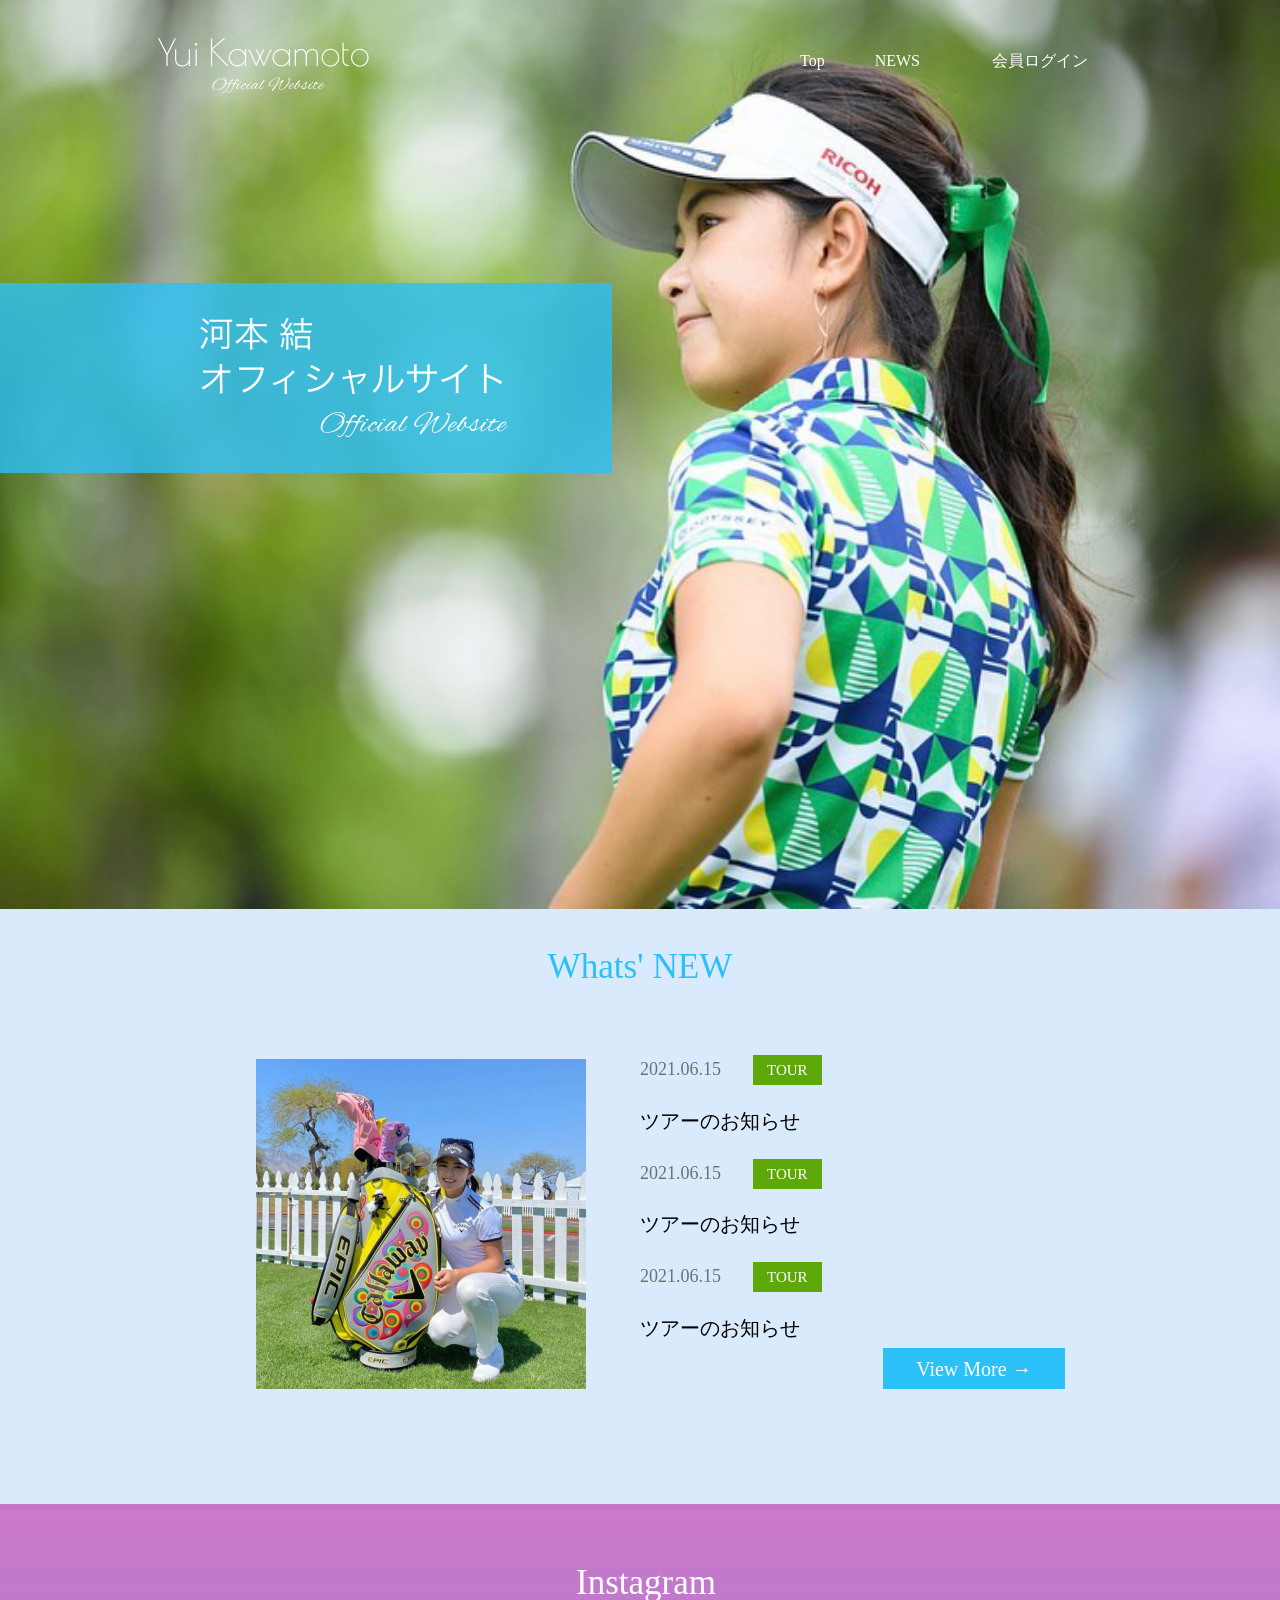
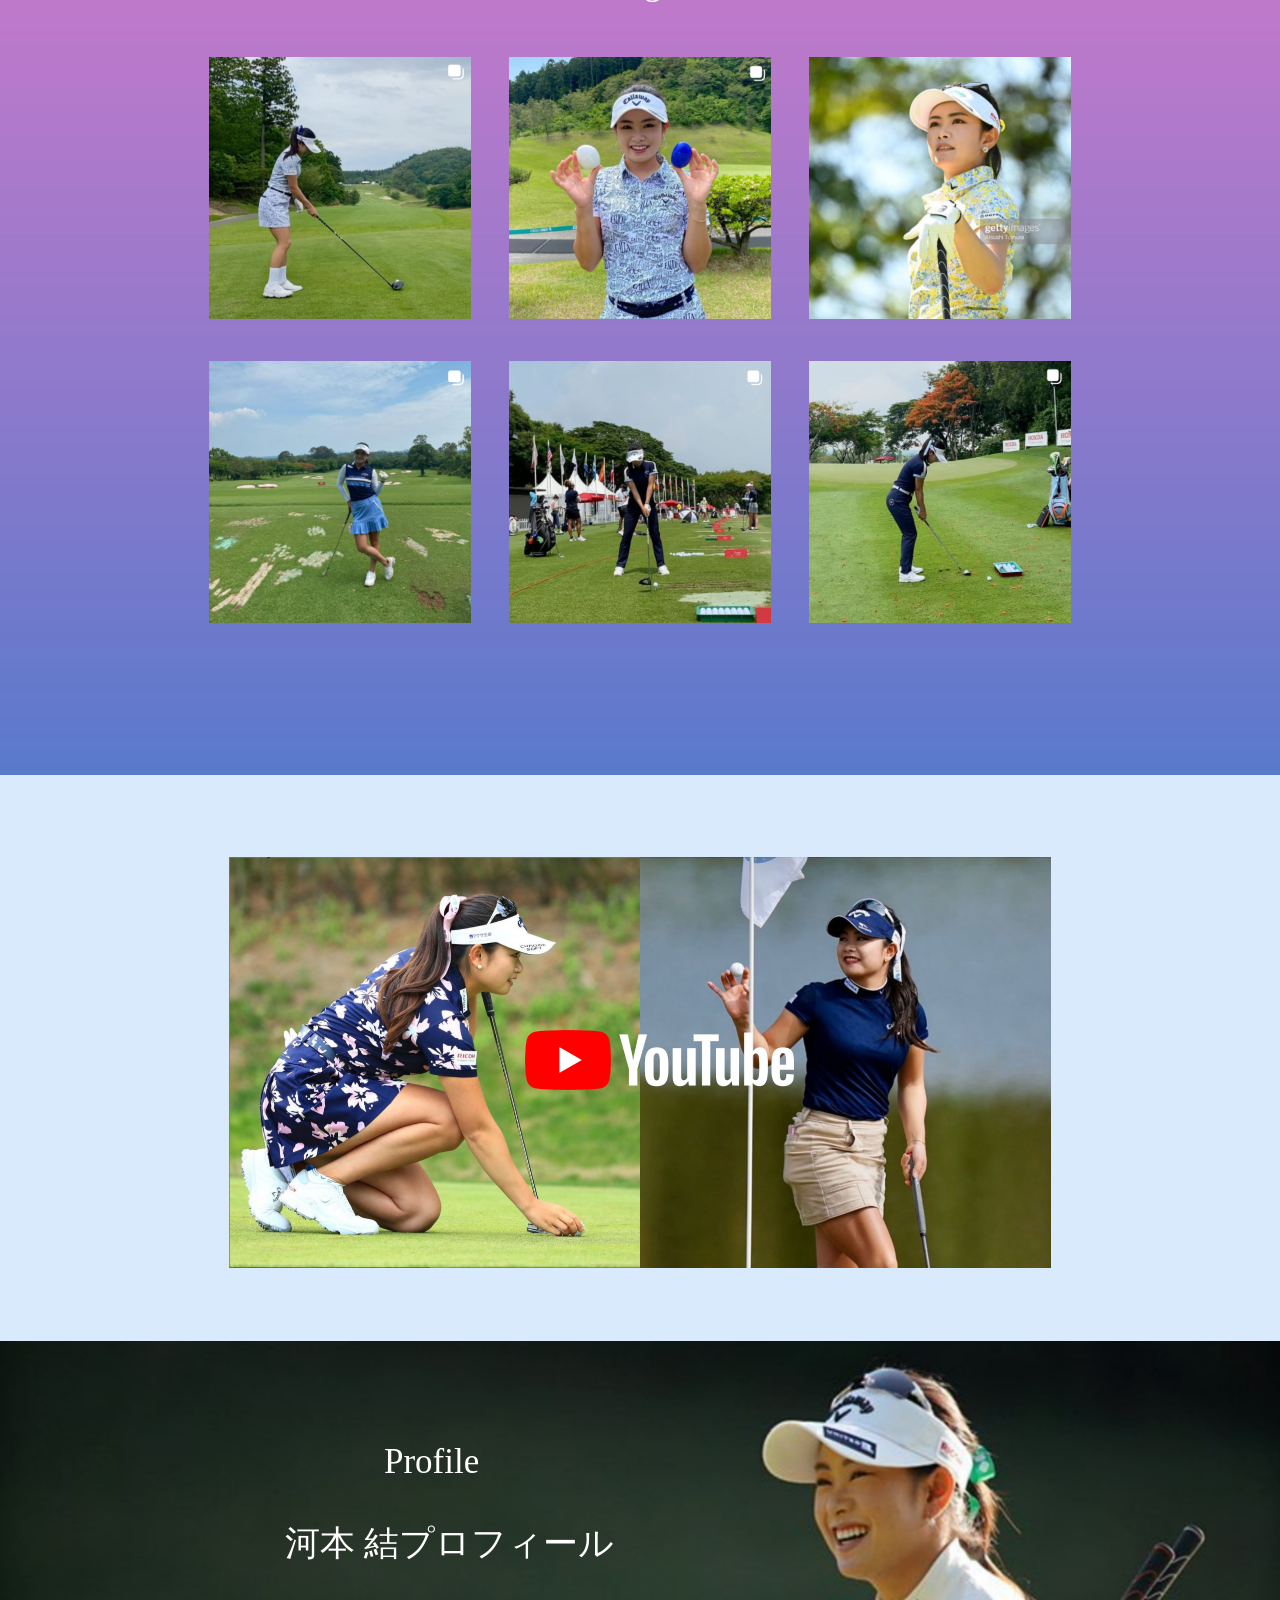
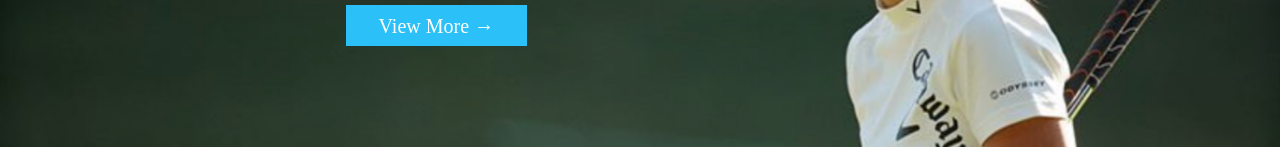
==== fork/index.html @ 959ff0dc "profileエリア指摘箇所修正" ====
<!DOCTYPE html>
<html lang="ja">

<head>
  <meta charset="UTF-8">
  <meta http-equiv="X-UA-Compatible" content="IE=edge">
  <meta name="viewport" content="width=device-width, initial-scale=1.0">
  <title>トレーニング</title>
  <link rel="stylesheet" href="reset.css">
  <link rel="stylesheet" href="style.css">
</head>

<body>
  <header class="header">
    <img src="./img/img30.png" alt="Yui Kawamoto Official Website ロゴ">
    <div class="header__left">
      <img src="./img/g2.png" alt="Yui Kawamoto Official Website">
    </div>
    <div class="header__right">
      <nav>
        <ul>
          <li>Top</li>
          <li>NEWS</li>
          <li>会員ログイン</li>
        </ul>
      </nav>
    </div>
    <div class="header__official">
      <img src="./img/logo3.png" alt="河本結オフィシャルサイト">
    </div>
  </header>

  <main class="main">
    <div class="main__wrapper">
    <h2 class="main__title">Whats' NEW</h2>
   </div>
    <div class="main__img">
      <p><img src="./img/news.png" alt="Yui Kawamoto"></p>
    </div>

    <section id="notice">

     <div class="date">
       <br>
      <p class="date__day"><time datetime="2021.06.15">2021.06.15</date><span class="date__tour">TOUR<span>
      <p class="date__news">ツアーのお知らせ</p>
      
      <p class="date__day"><time datetime="2021.06.15">2021.06.15</date><span class="date__tour">TOUR<span></p>
        <p class="date__news">ツアーのお知らせ</p>
        
        <p class="date__day"><time datetime="2021.06.15">2021.06.15</date><span class="date__tour">TOUR<span></p>
          <p class="date__news">ツアーのお知らせ</p>
     </div> 
    

     <div class="view__button">
      <button>View More →</button>
    </div>
    </section>

    <section id="instagram">
      <div class="instagram">
        <h2 class="instagram__title">Instagram</h2>
      

      <div class="instagram__container">
        <div class="instagram__item"><img src="./img/insta1.png" alt="#"></div>
        <div class="instagram__item"><img src="./img/insta2.png" alt="#"></div>
        <div class="instagram__item"><img src="./img/insta3.png" alt="#"></div>
        <div class="instagram__item"><img src="./img/insta4.png" alt="#"></div>
        <div class="instagram__item"><img src="./img/insta5.png" alt="#"></div>
        <div class="instagram__item"><img src="./img/insta6.png" alt="#"></div>

      </div>
    </div>
    </section>

   <section id="youtube">
     <div class="youtube ">
       <img class="youtube__img" src="./img/youtube.png" alt="youtube">
     </div>

     <div class="youtube__container">
       <div class="youtube__item"><img src="./img/youtube_img.png" alt="youtube"></div>
       <div class="youtube__item"><img src="./img/youtube__img.png" alt="youtube"></div>
    </div>
   </section>

   <section id="profile">
     <div class="profile__bg">
       <img src="./img/profile_bg.png" alt="">
     </div>
     
     <div class="profile">
       <h1 class="profile__title">Profile</h1>
       <h2 class="profile__subtitle">河本 結プロフィール</h2>
     </div>

     <div class="profile__view__button">
      <button><a href="">View More →</a></button>
    </div>
   </section>
  </main>





</body>

</html>
---- fork/style.css ----
body {
  width: 100%;
  max-width: 100%;
  height: 100%;
}

.header {
  position: relative;
}

.header img {
  width: 100%;
  height: 909px;
}

.header__left img {
  width: 212px;
  height: 67px;
  margin: 30px;
  position: absolute;
  top: 0;
  left: 10%;
  z-index: 9999;
}

.header__left img .text {
  width: 100px;
  height: 23px;
}

.header__right {
  margin-top: 52px;
  position: absolute;
  top: 0;
  right: 15%;
}

.header__right ul {
  display: -webkit-box;
  display: -ms-flexbox;
  display: flex;
}

.header__right ul li {
  color: #FFFFFF;
}

.header__right ul li:nth-child(2) {
  padding: 0 72px 0 50px;
}

.header__official {
  position: absolute;
  top: 283px;
}

.header__official img {
  width: 612px;
  height: 190px;
}

main {
  height: 600px;
  background: #DAEAFD;
  position: relative;
}

.main__title {
  text-align: center;
  font-size: 2.2em;
  color: #2BC1F8;
  padding-top: 3%;
}

.main__img {
  position: absolute;
  top: 25%;
  left: 20%;
  display: -webkit-box;
  display: -ms-flexbox;
  display: flex;
  -webkit-box-pack: justify;
      -ms-flex-pack: justify;
          justify-content: space-between;
}

.main__img img {
  width: 330px;
  height: 330px;
}

.main #notice {
  position: relative;
  height: 80%;
}

.main #notice .date {
  position: absolute;
  left: 50%;
  top: 11%;
}

.main #notice .date__tour {
  margin-left: 20%;
  padding: 7px 14px;
  background-color: #5EA709;
  font-family: "Lato";
  font-size: 15px;
  color: #FFFFFF;
}

.main #notice .date__news {
  margin: 30px 0;
  font-size: 20px;
  font-family: 'Kozuka Gothic Pr6N';
}

.main #notice .date__day {
  font-family: "Lato";
  font-size: 18px;
  color: #707070;
}

.main #notice .view__button {
  position: absolute;
  left: 69%;
  top: 75%;
  background-color: #2BC1F8;
  padding: 8px 33px;
  font-size: 20px;
  font-family: "Lato";
  color: #FFFFFF;
}

#instagram {
  width: 100%;
  height: 871px;
  background-image: url(./img/insta_bg.png);
  margin-top: 36px;
}

#instagram .instagram {
  position: relative;
}

#instagram .instagram__title {
  position: absolute;
  left: 45%;
  font-size: 35px;
  color: #FFFFFF;
  margin-top: 59px;
}

#instagram .instagram__container {
  display: -ms-grid;
  display: grid;
  -webkit-box-pack: center;
      -ms-flex-pack: center;
          justify-content: center;
  -ms-grid-columns: 262px 262px 262px;
      grid-template-columns: 262px 262px 262px;
  padding-top: 12%;
  gap: 8% 3%;
}

#instagram .instagram__item img {
  width: 262px;
  height: 262px;
}

#youtube {
  width: 100%;
  height: 566px;
  position: relative;
  background-color: #DAEAFD;
}

#youtube .youtube .youtube__img {
  width: 269px;
  height: 60px;
  position: absolute;
  left: 41%;
  top: 45%;
}

#youtube .youtube__container {
  display: -webkit-box;
  display: -ms-flexbox;
  display: flex;
  -webkit-box-pack: center;
      -ms-flex-pack: center;
          justify-content: center;
}

#youtube .youtube__item img {
  width: 411px;
  height: 411px;
  margin-top: 20%;
}

#profile {
  width: 100%;
  height: 406px;
  position: relative;
}

#profile .profile__bg img {
  width: 100%;
  height: 406px;
}

#profile .profile {
  font-size: 35px;
  font-family: "Lora";
  color: #FFFFFF;
}

#profile .profile__title {
  position: absolute;
  top: 25%;
  left: 30%;
}

#profile .profile__subtitle {
  position: absolute;
  top: 45%;
  left: 22.3%;
  font-family: "Meiryo";
  font-size: 35px;
}

#profile .profile__view__button {
  position: absolute;
  top: 65%;
  left: 27%;
  font-size: 20px;
  font-family: "Lato";
  color: #FFFFFF;
  background-color: #2BC1F8;
  padding: 8px 33px;
}
/*# sourceMappingURL=style.css.map */
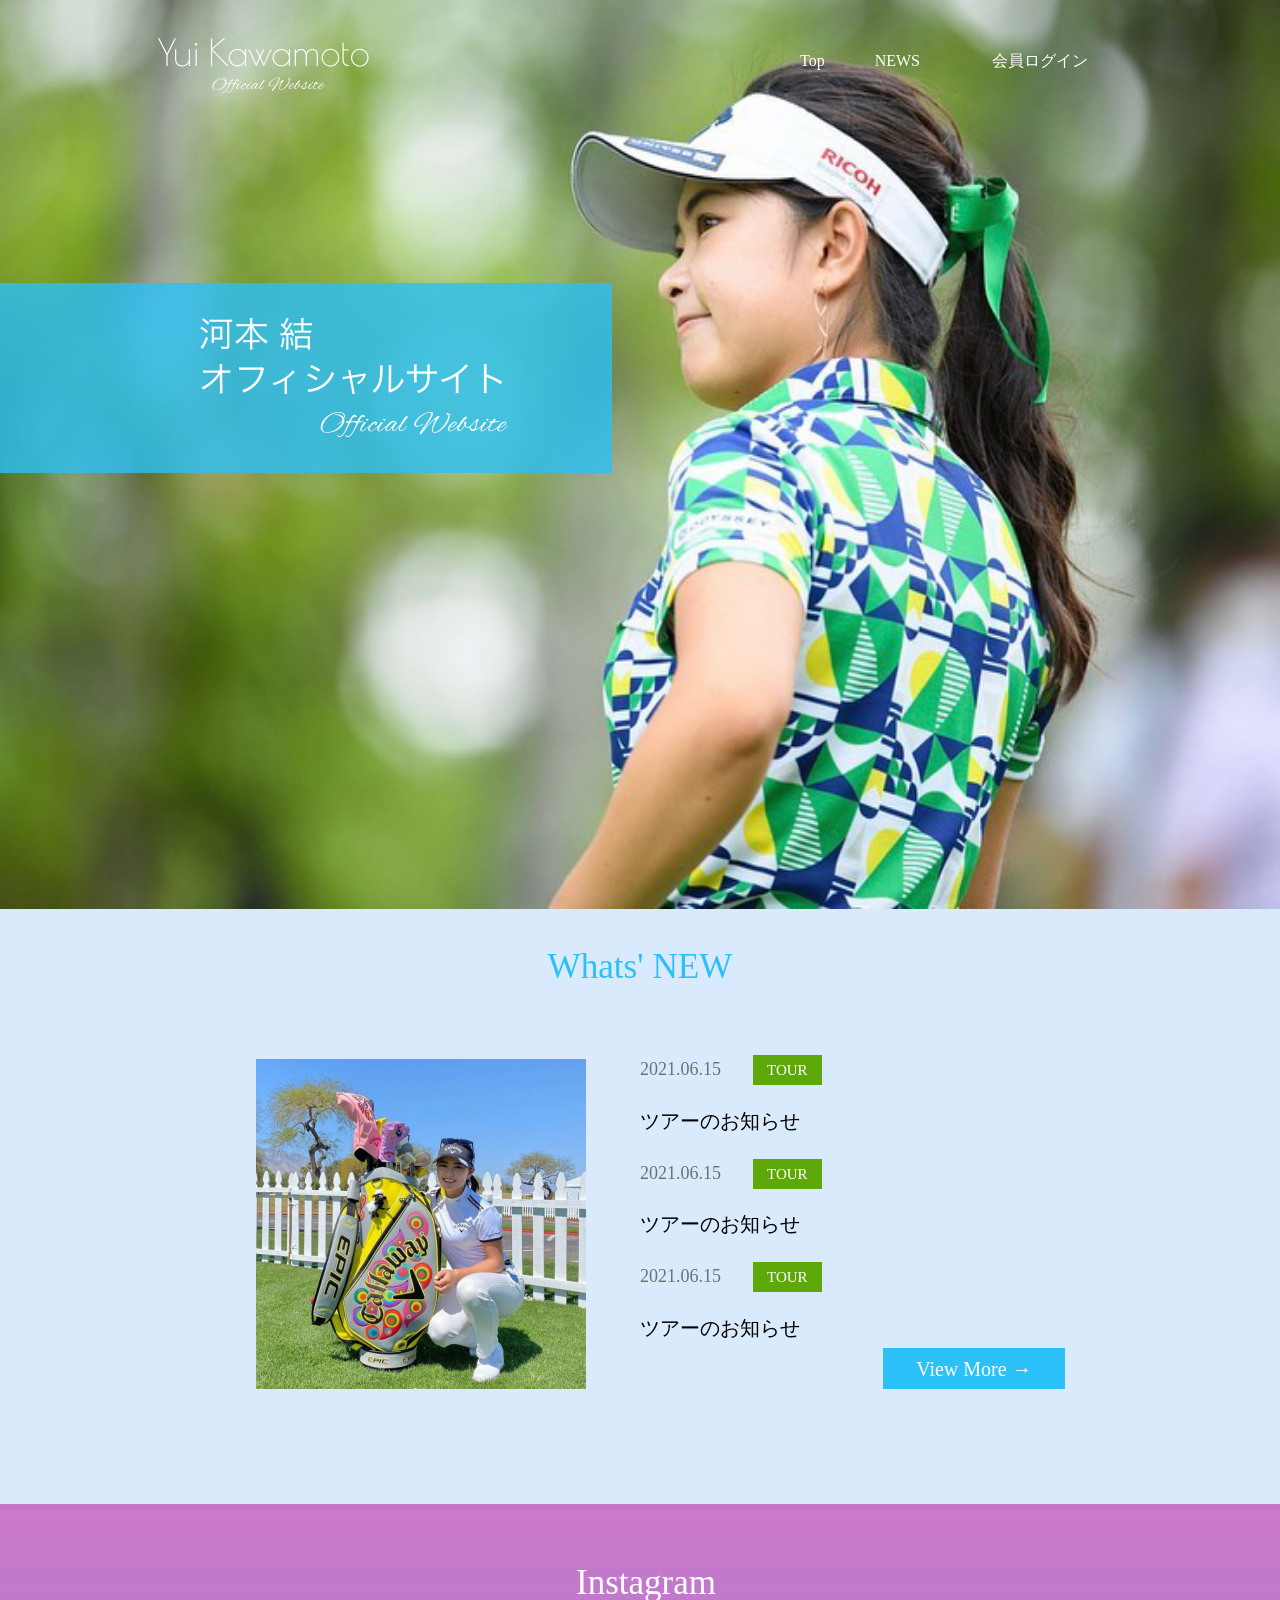
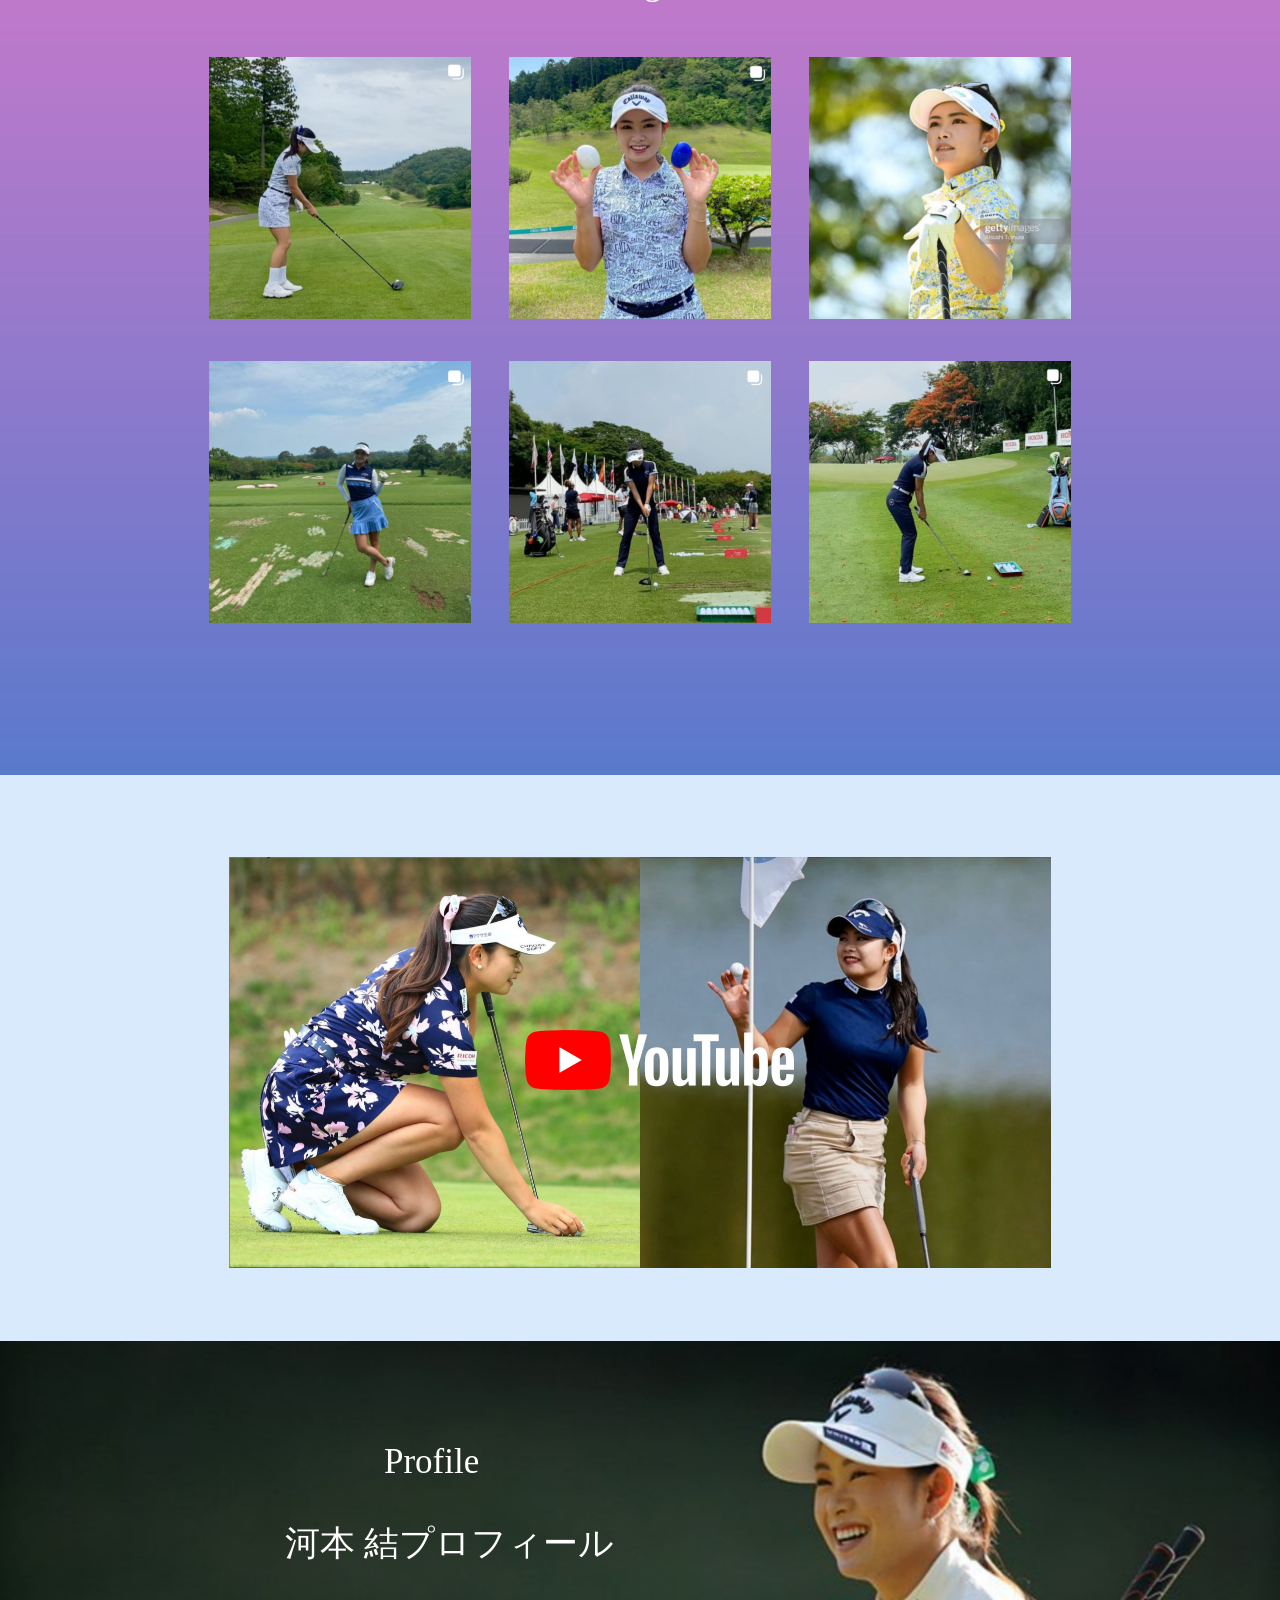
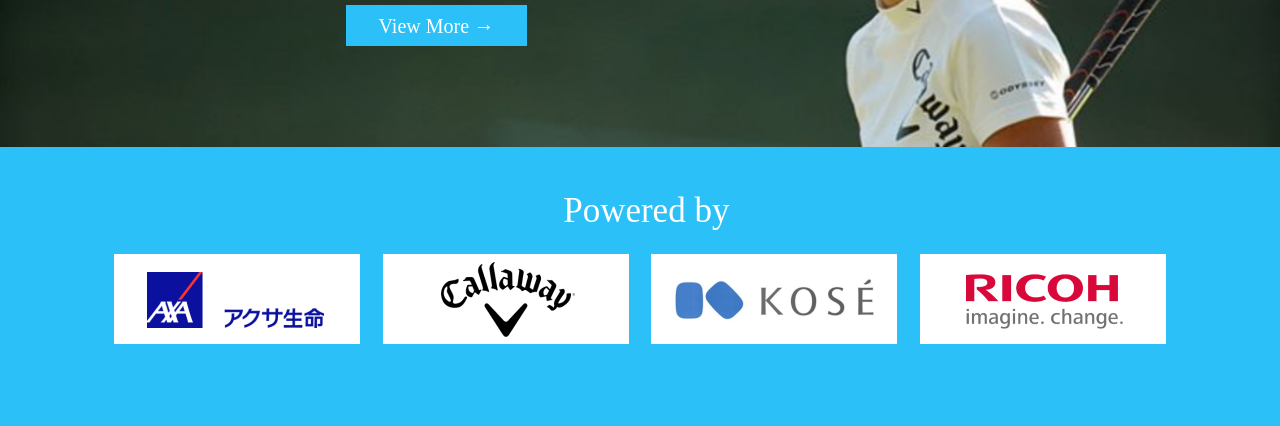
==== commit fd872111: "powered byエリア完成" ====
--- a/fork/index.html
+++ b/fork/index.html
@@ -100,6 +100,19 @@
       <button><a href="">View More →</a></button>
     </div>
    </section>
+
+   <section id="powered_by">
+     <div class="powered_by">
+       <h2>Powered by</h2>
+     </div>
+
+     <div class="powered_by__container">
+       <div class="powered_by__item"><img src="./img/powered3.png" alt=""></div>
+       <div class="powered_by__item"><img src="./img/powered1.png" alt=""></div>
+       <div class="powered_by__item"><img src="./img/powered4.png" alt=""></div>
+       <div class="powered_by__item"><img src="./img/powered2.png" alt=""></div>
+    </div>
+   </section>
   </main>
 
 
--- a/fork/style.css
+++ b/fork/style.css
@@ -239,4 +239,40 @@
   background-color: #2BC1F8;
   padding: 8px 33px;
 }
+
+#powered_by {
+  width: 100%;
+  height: 279px;
+  position: relative;
+  background-color: #2BC1F8;
+}
+
+#powered_by .powered_by {
+  position: absolute;
+  top: 16%;
+  left: 44%;
+  color: #FFFFFF;
+  font-family: "Lora";
+  font-size: 35px;
+}
+
+#powered_by .powered_by__container {
+  height: 100%;
+  display: -webkit-box;
+  display: -ms-flexbox;
+  display: flex;
+  -ms-flex-pack: distribute;
+      justify-content: space-around;
+  padding: 0 8%;
+}
+
+#powered_by .powered_by__item {
+  margin: 10% auto;
+}
+
+#powered_by .powered_by__item img {
+  width: 246px;
+  height: 90px;
+  background-color: #FFFFFF;
+}
 /*# sourceMappingURL=style.css.map */
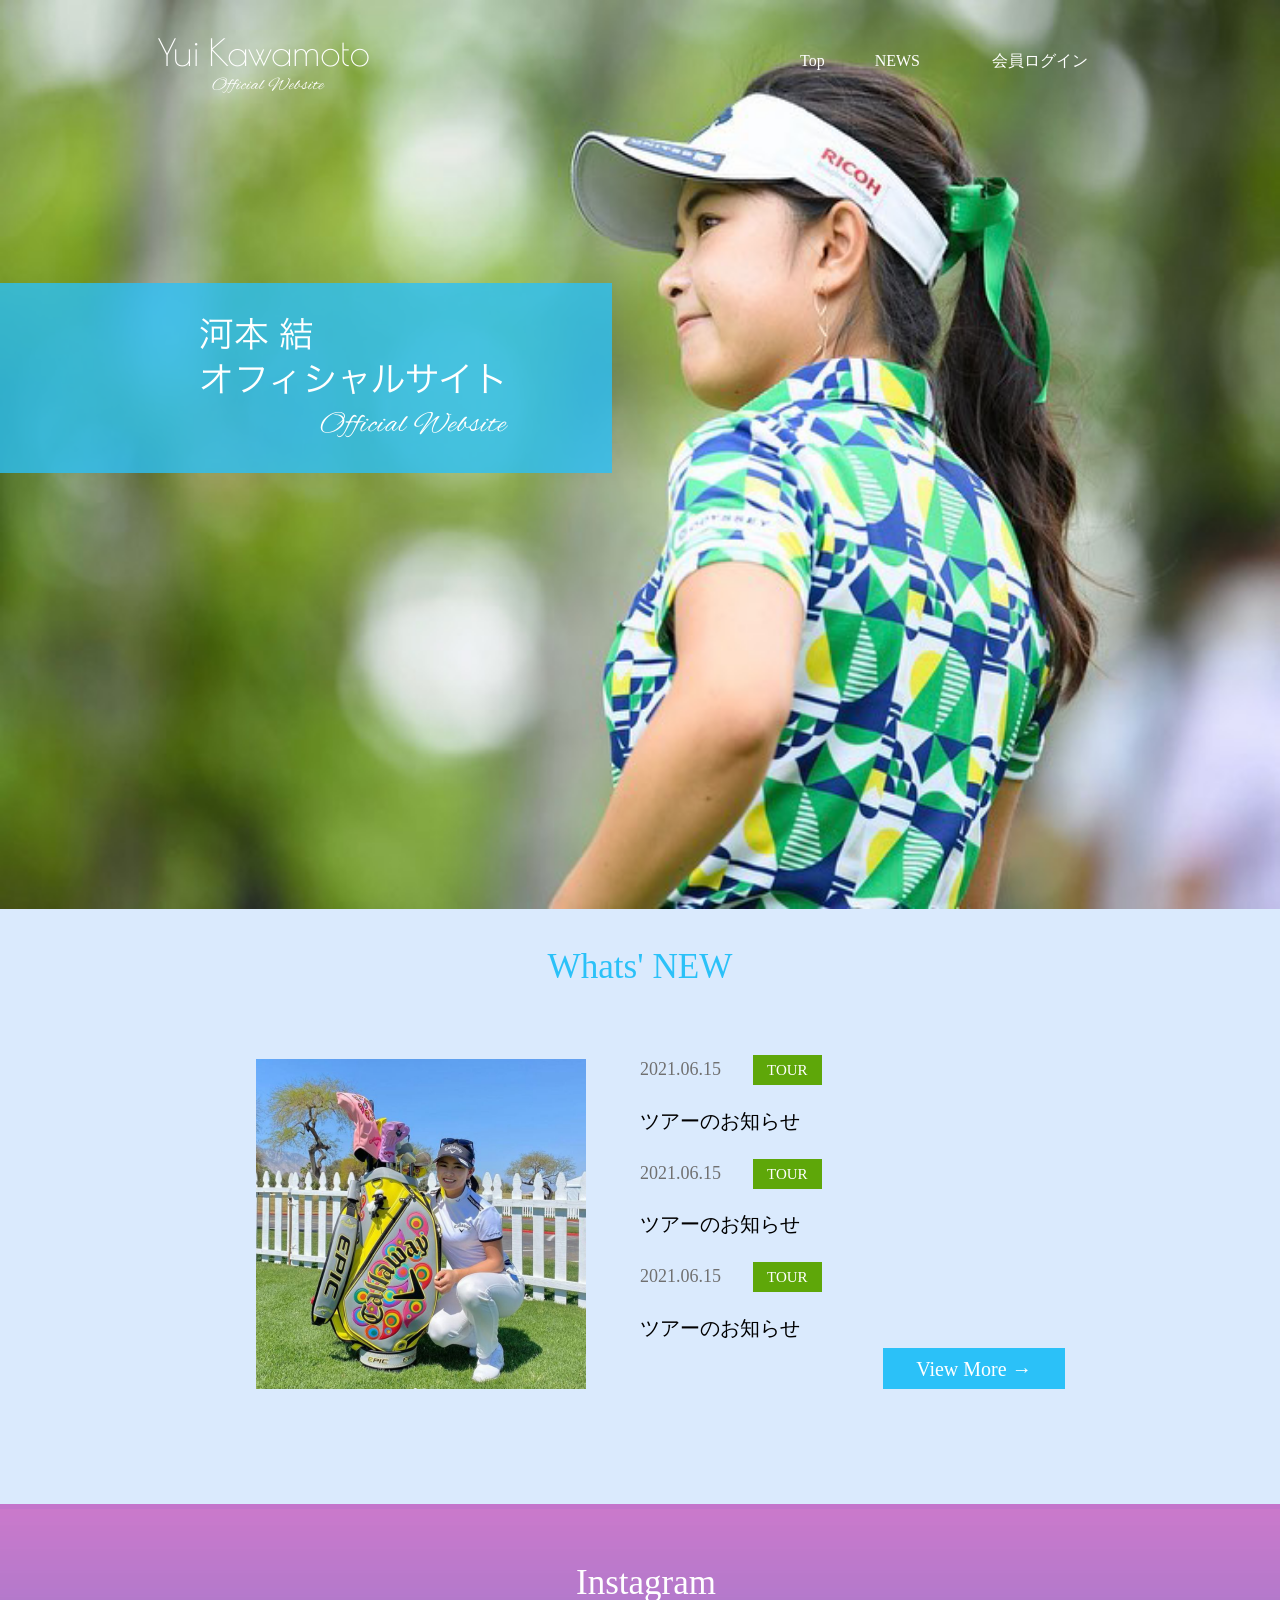
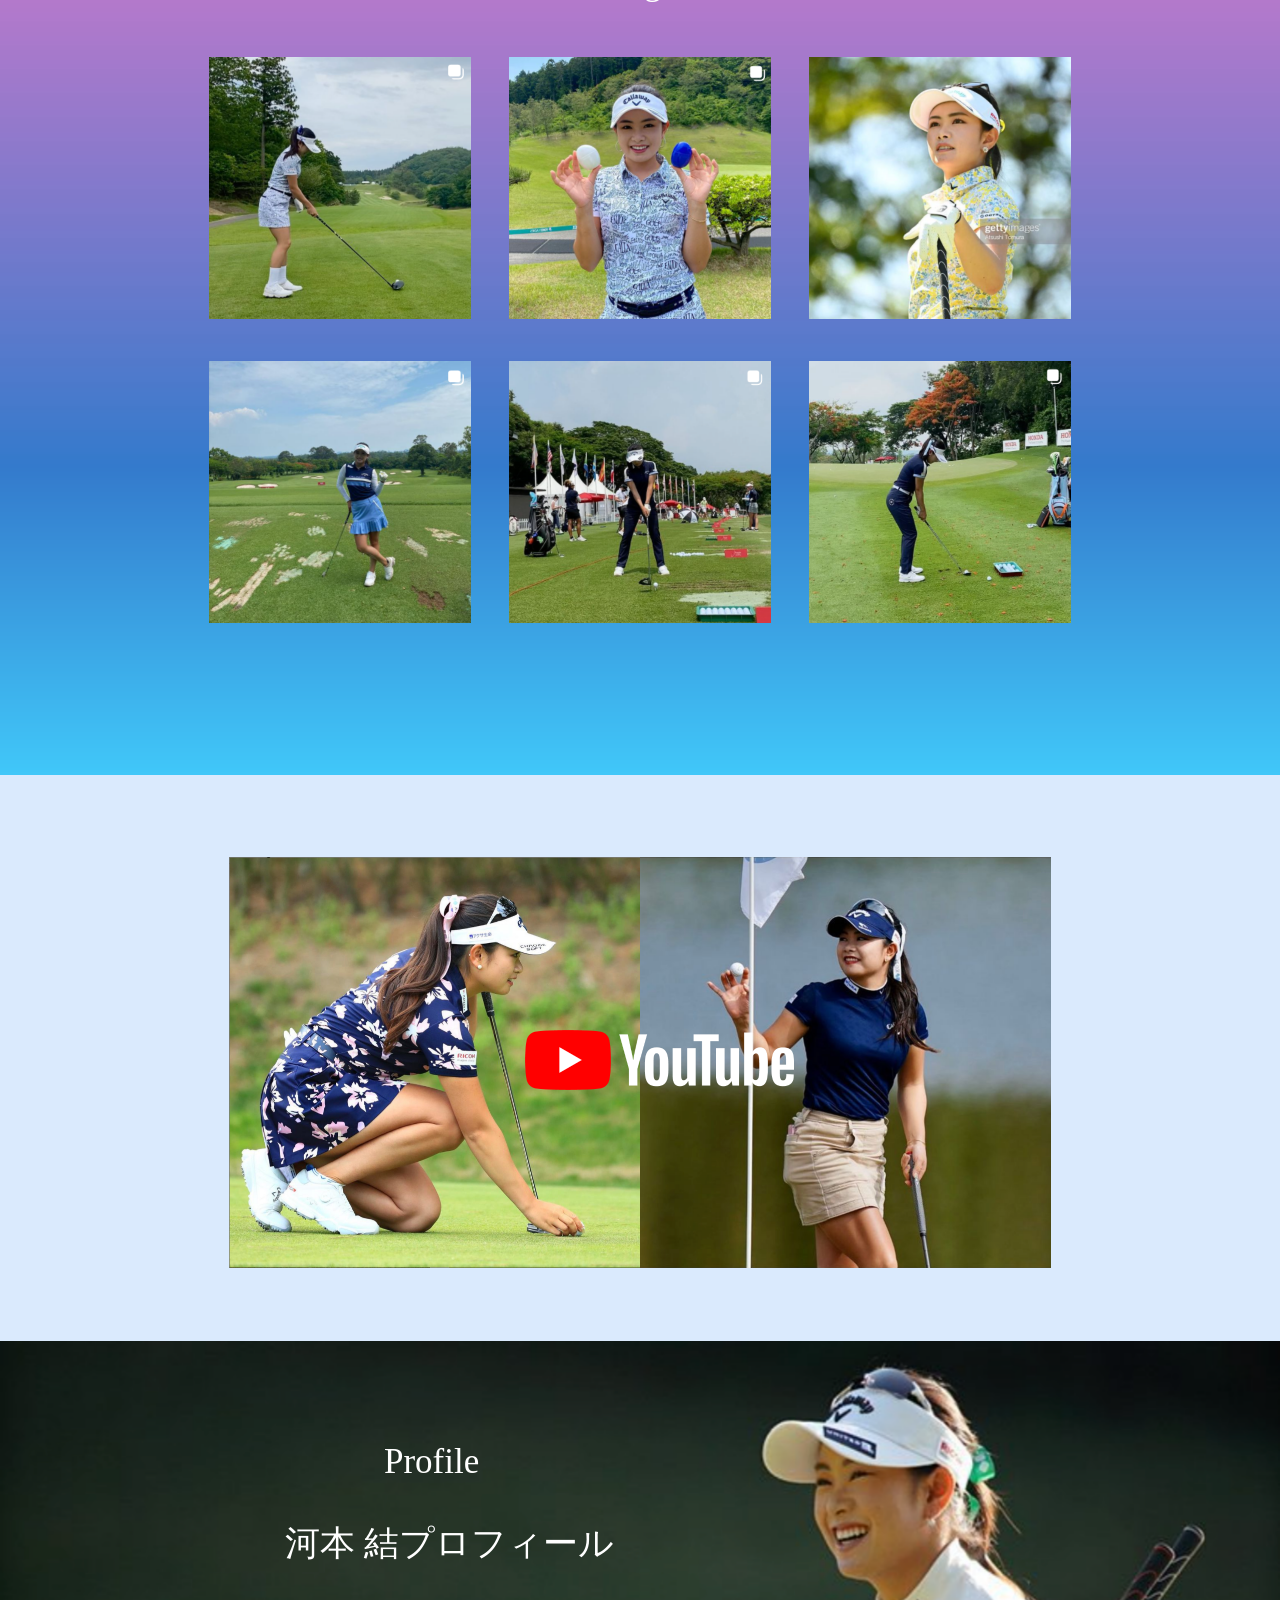
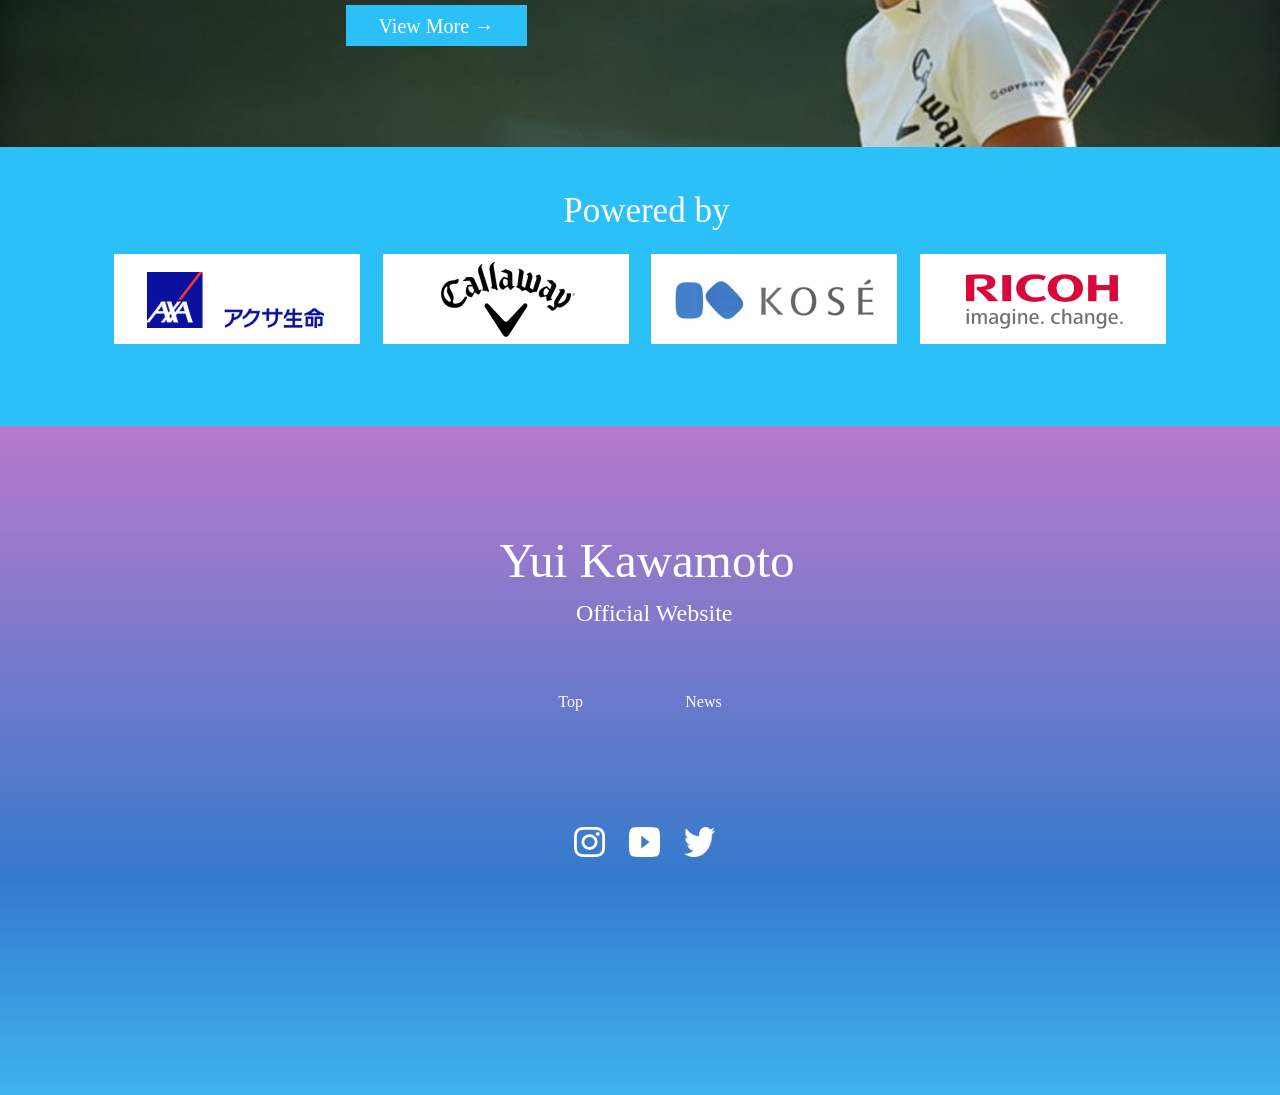
==== commit ed49ef61: "footerエリア完成まで" ====
--- a/fork/index.html
+++ b/fork/index.html
@@ -113,6 +113,26 @@
        <div class="powered_by__item"><img src="./img/powered2.png" alt=""></div>
     </div>
    </section>
+
+   <footer id="footer">
+     <div class="footer">
+       <h1 class="footer__title">Yui Kawamoto</h1>
+       <h2 class="footer__subtitle">Official Website</h2>
+       <nav>
+         <ul class="footer__nav">
+           <li class="footer__item"><a href="#">Top</a></li>
+           <li class="footer__item"><a href="#">News</a></li>
+         </ul>
+       </nav>
+
+       <div class="footer__container">
+         <div class="footer__icon"><img src="./img/insta.png" alt="innstagram"></div>
+         <div class="footer__icon"><img src="./img/youtube_icon.png" alt="youtube"></div>
+         <div class="footer__icon"><img src="./img/twitter.png" alt="twitter"></div>
+       </div>
+     
+    </div>
+  </footer>
   </main>
 
 
--- a/fork/style.css
+++ b/fork/style.css
@@ -136,6 +136,8 @@
   width: 100%;
   height: 871px;
   background-image: url(./img/insta_bg.png);
+  background-position: center;
+  background-size: cover;
   margin-top: 36px;
 }
 
@@ -275,4 +277,70 @@
   height: 90px;
   background-color: #FFFFFF;
 }
+
+#footer {
+  width: 100%;
+  height: 669px;
+  background-image: url(./img/insta_bg.png);
+  background-position: center;
+  background-size: cover;
+  position: relative;
+}
+
+#footer .footer__title {
+  color: #FFFFFF;
+  font-size: 49px;
+  font-family: "Poiret One";
+  position: absolute;
+  left: 39%;
+  top: 16%;
+}
+
+#footer .footer__subtitle {
+  color: #FFFFFF;
+  font-size: 24px;
+  font-family: "Alex Brush";
+  position: absolute;
+  left: 45%;
+  top: 26%;
+}
+
+#footer .footer__nav {
+  width: 100%;
+  position: absolute;
+  top: 40%;
+  display: -webkit-box;
+  display: -ms-flexbox;
+  display: flex;
+  -webkit-box-pack: center;
+      -ms-flex-pack: center;
+          justify-content: center;
+}
+
+#footer .footer__item {
+  color: #FFFFFF;
+  padding: 0 4%;
+}
+
+#footer .footer__container {
+  display: -webkit-box;
+  display: -ms-flexbox;
+  display: flex;
+  -webkit-box-pack: center;
+      -ms-flex-pack: center;
+          justify-content: center;
+  position: absolute;
+  left: 46%;
+  top: 60%;
+}
+
+#footer .footer__icon {
+  padding: 0 8%;
+}
+
+#footer .footer__icon img {
+  width: 37px;
+  height: 30px;
+  padding: 0 8%;
+}
 /*# sourceMappingURL=style.css.map */
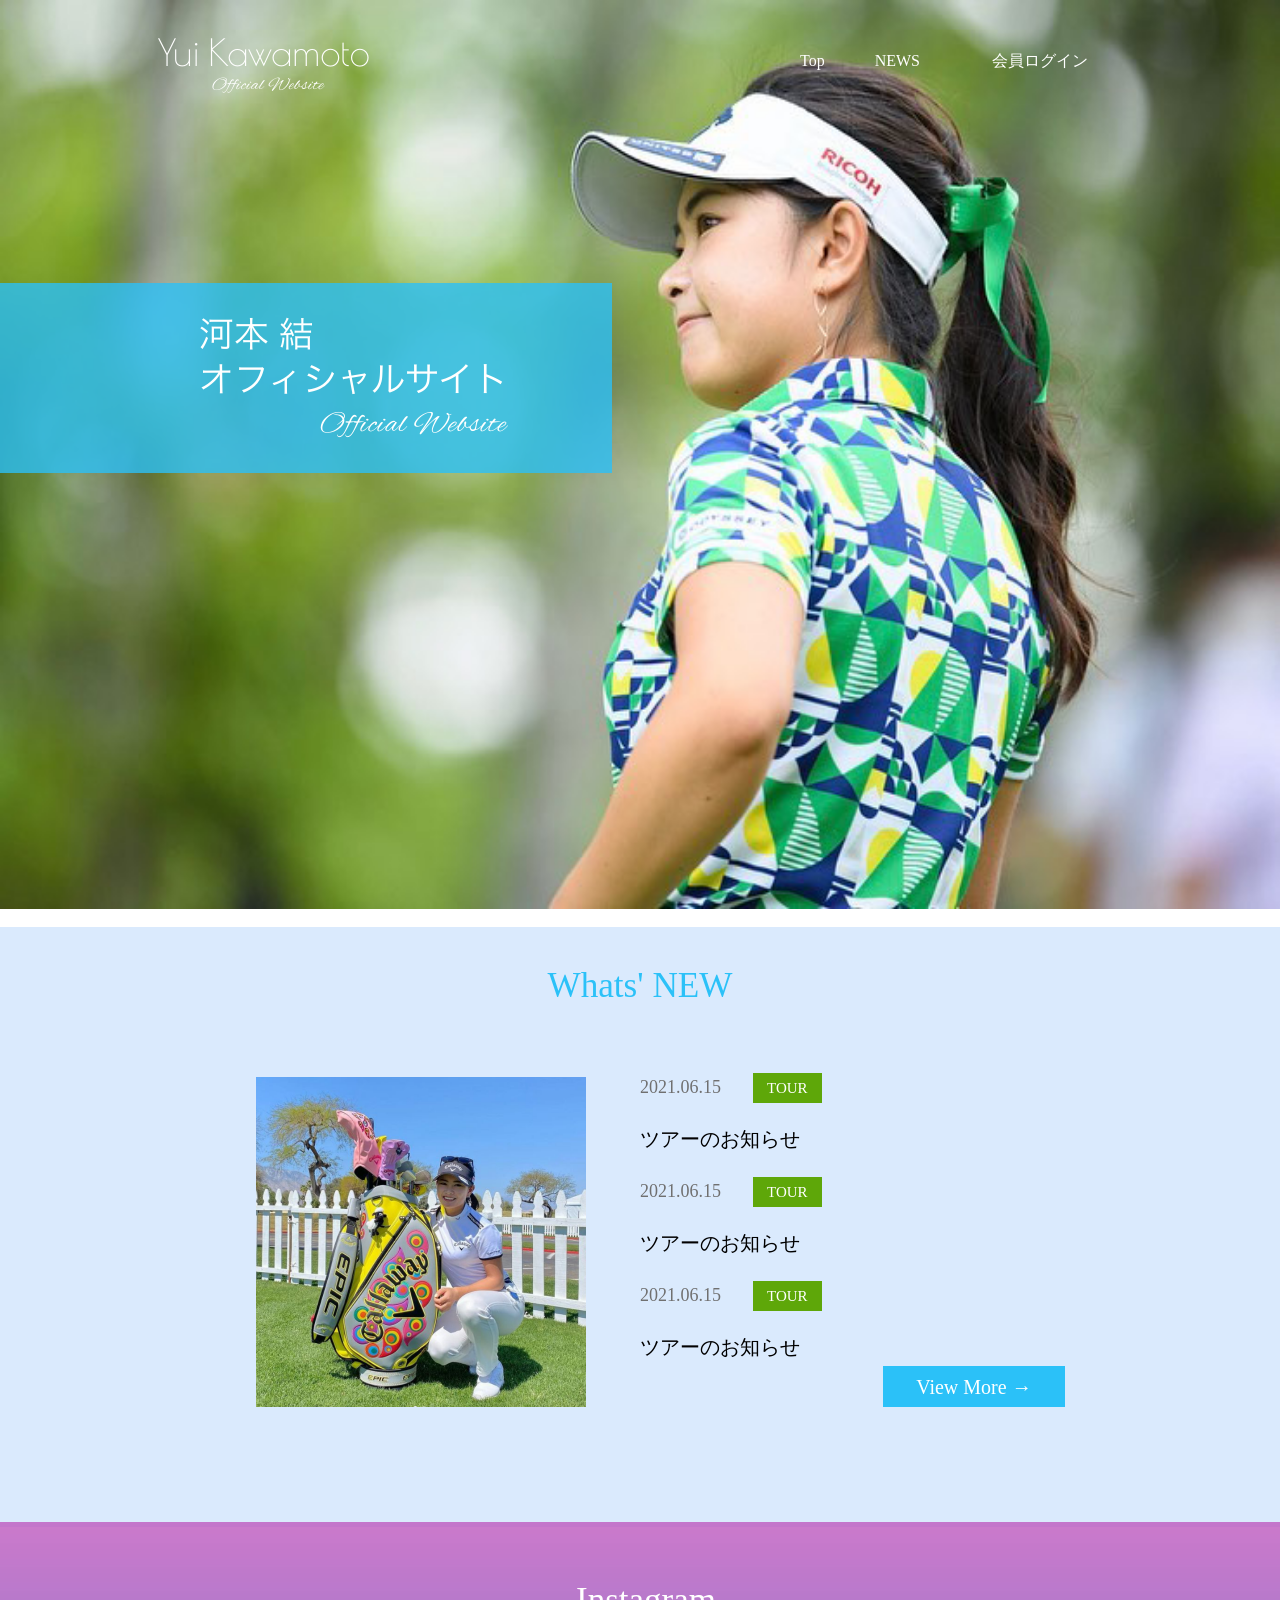
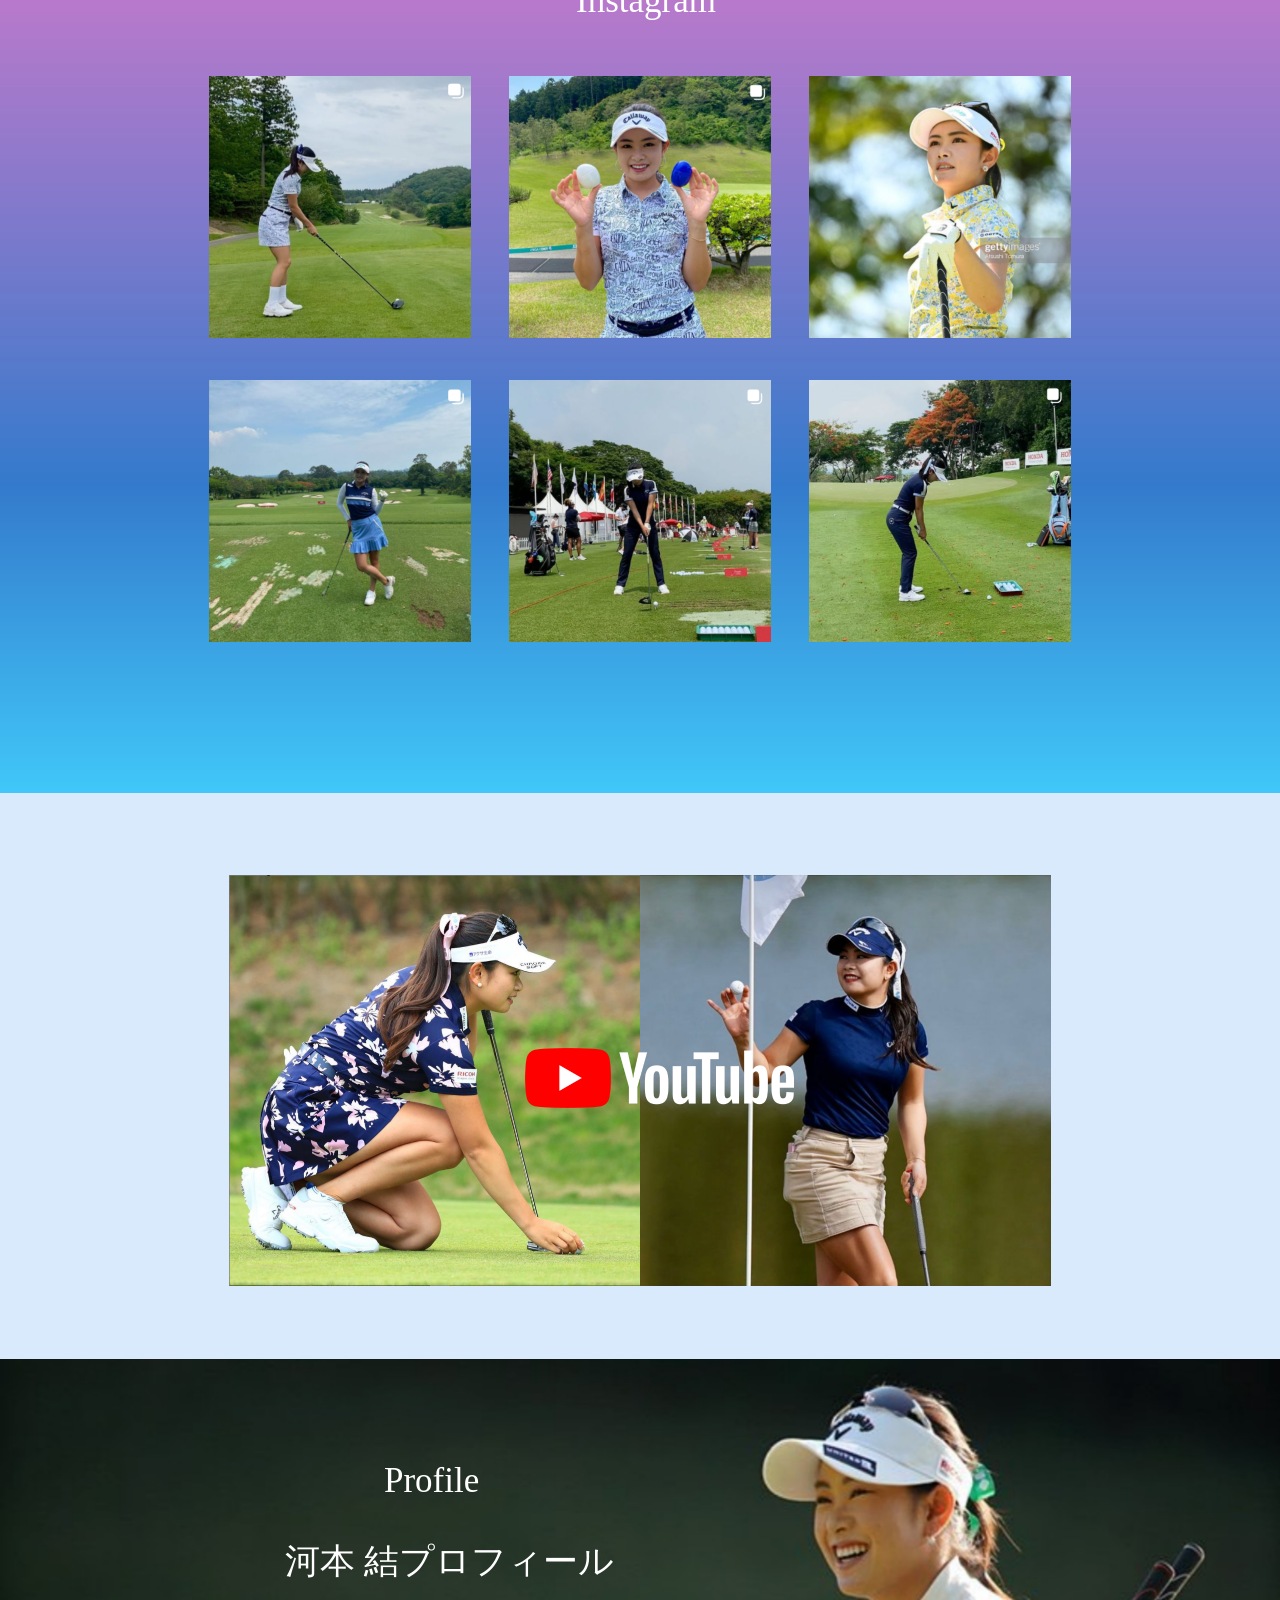
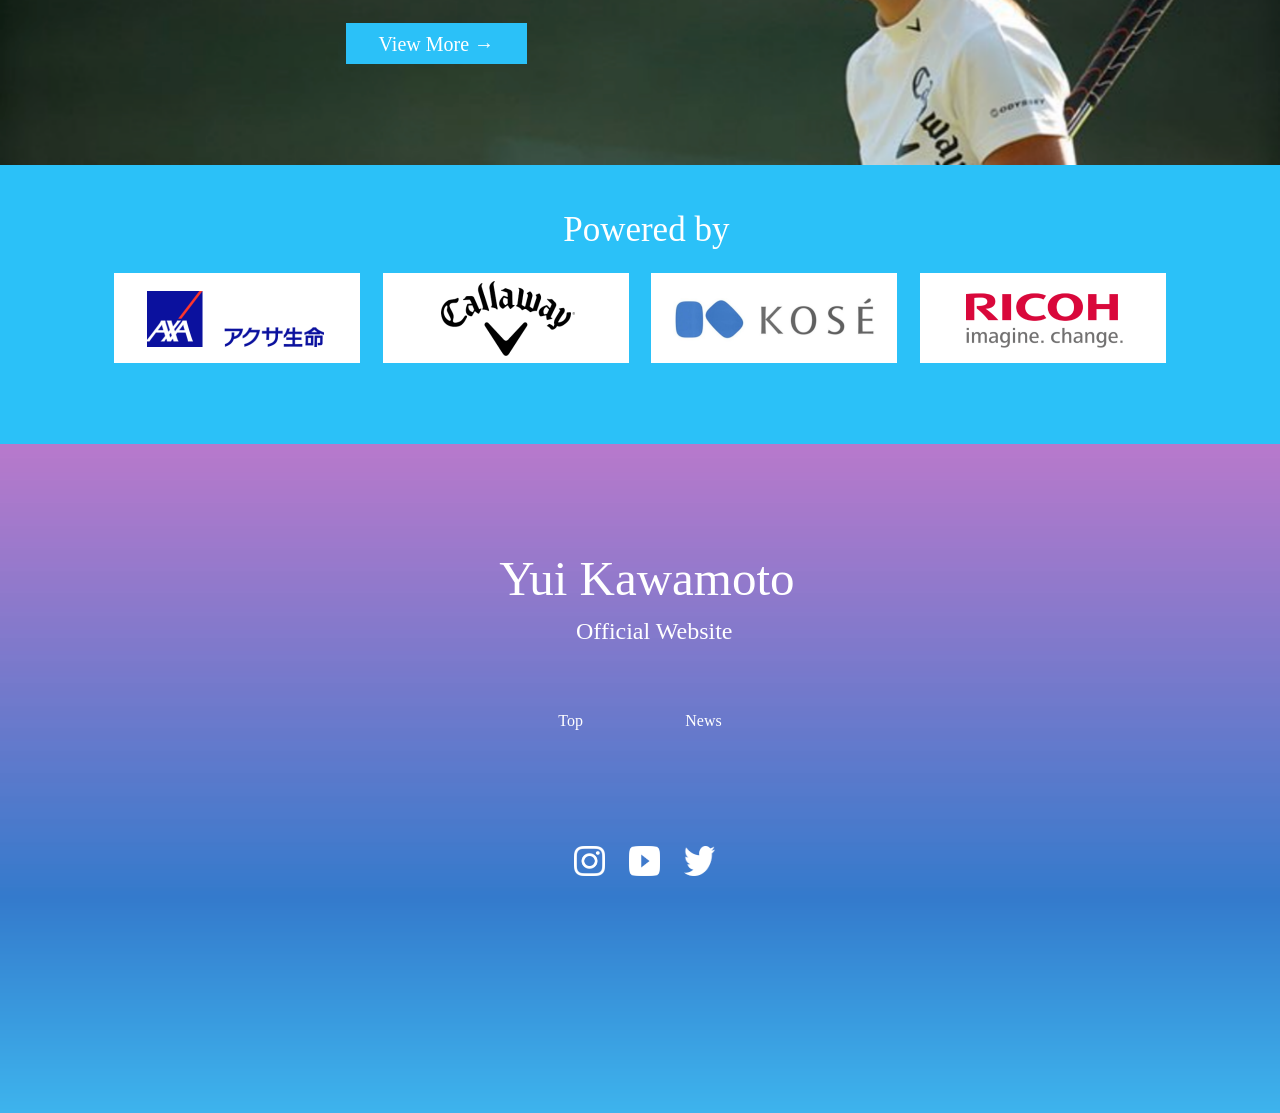
==== commit d9644271: "SP版　SCSSファイル作成まで" ====
--- a/fork/index.html
+++ b/fork/index.html
@@ -8,6 +8,7 @@
   <title>トレーニング</title>
   <link rel="stylesheet" href="reset.css">
   <link rel="stylesheet" href="style.css">
+  <link rel="stylesheet" href="sp.css">
 </head>
 
 <body>
@@ -28,6 +29,14 @@
     <div class="header__official">
       <img src="./img/logo3.png" alt="河本結オフィシャルサイト">
     </div>
+
+    
+      <button class="mobile-menu__btn">
+        <span></span>
+        <span></span>
+        <span></span>
+      </button>
+    
   </header>
 
   <main class="main">
@@ -135,10 +144,6 @@
   </footer>
   </main>
 
-
-
-
-
 </body>
 
 </html>
--- a/fork/sp.css
+++ b/fork/sp.css
@@ -0,0 +1,11 @@
+@import url(/Users/kimurayugofile/Desktop/training/fork/style.css);
+@media screen and (max-width: 750px) {
+  .header {
+    position: relative;
+  }
+  .header img {
+    width: 100%;
+    height: 50%;
+  }
+}
+/*# sourceMappingURL=sp.css.map */
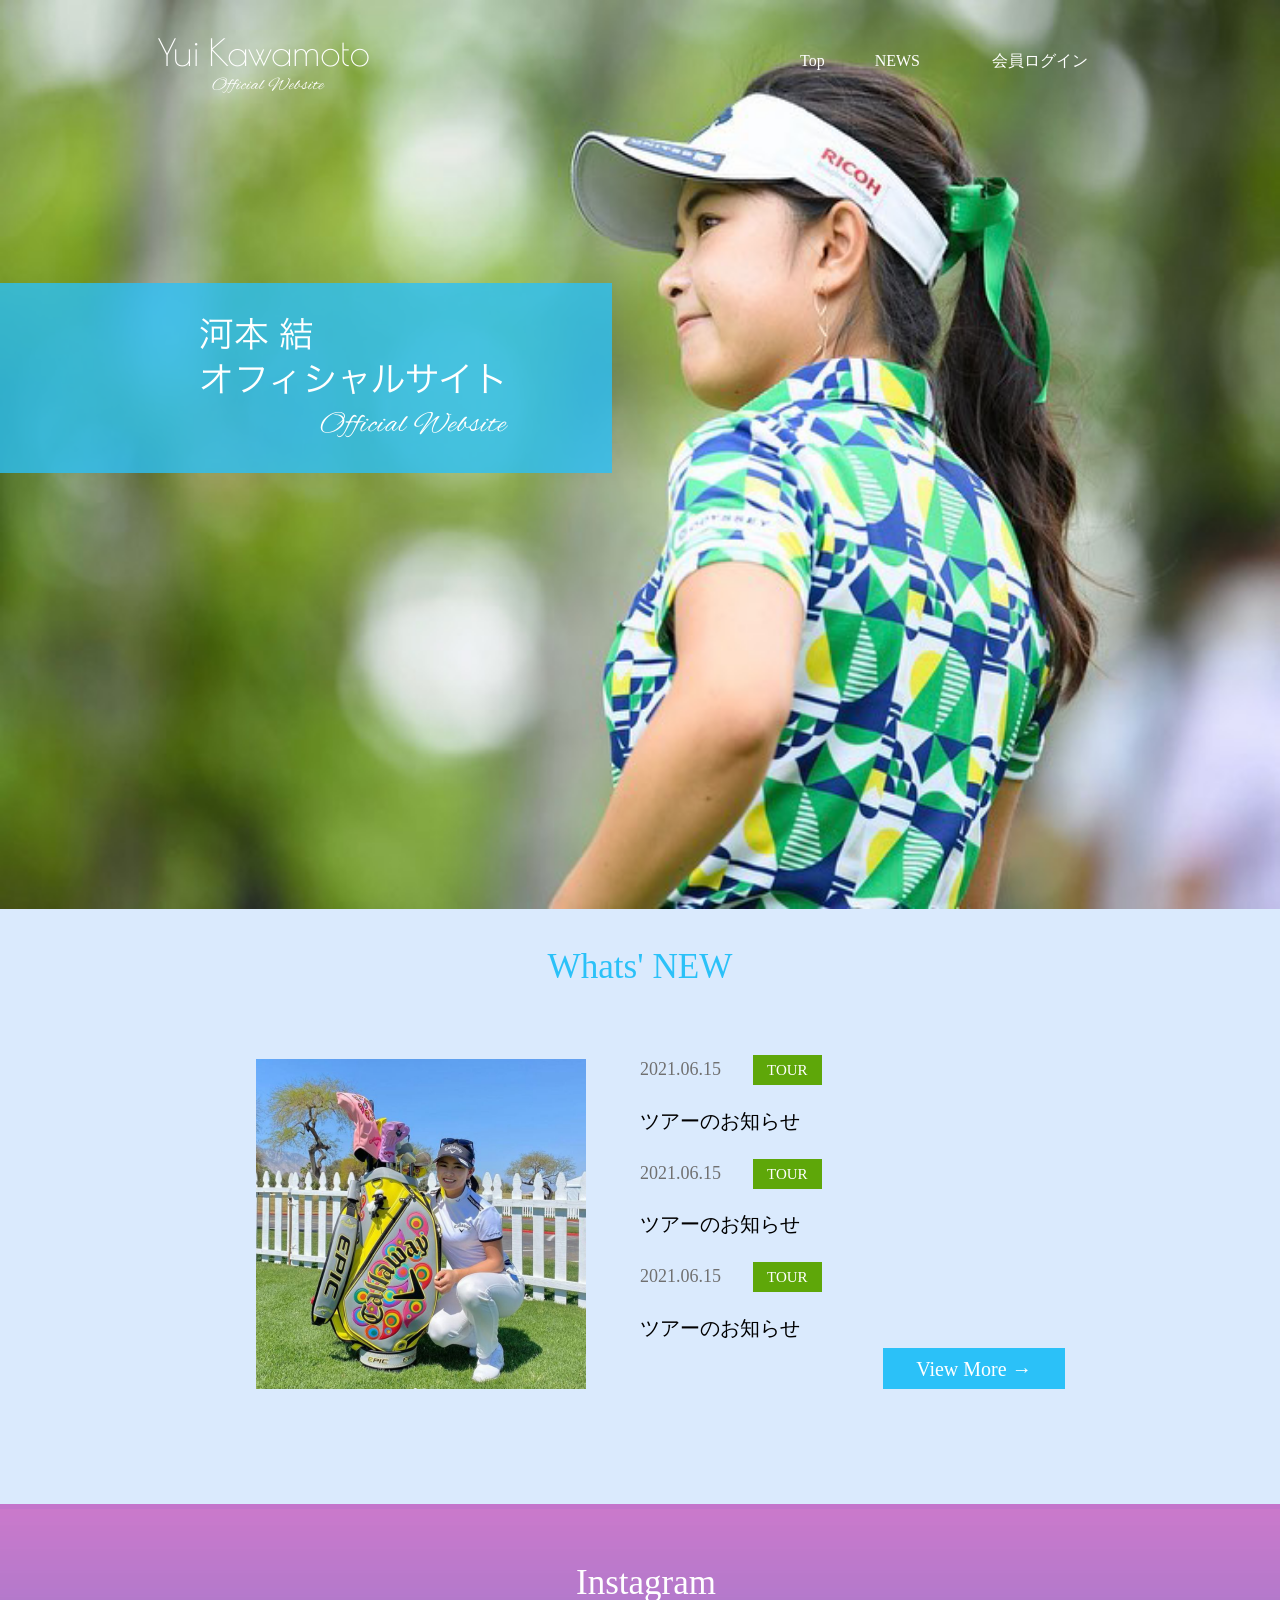
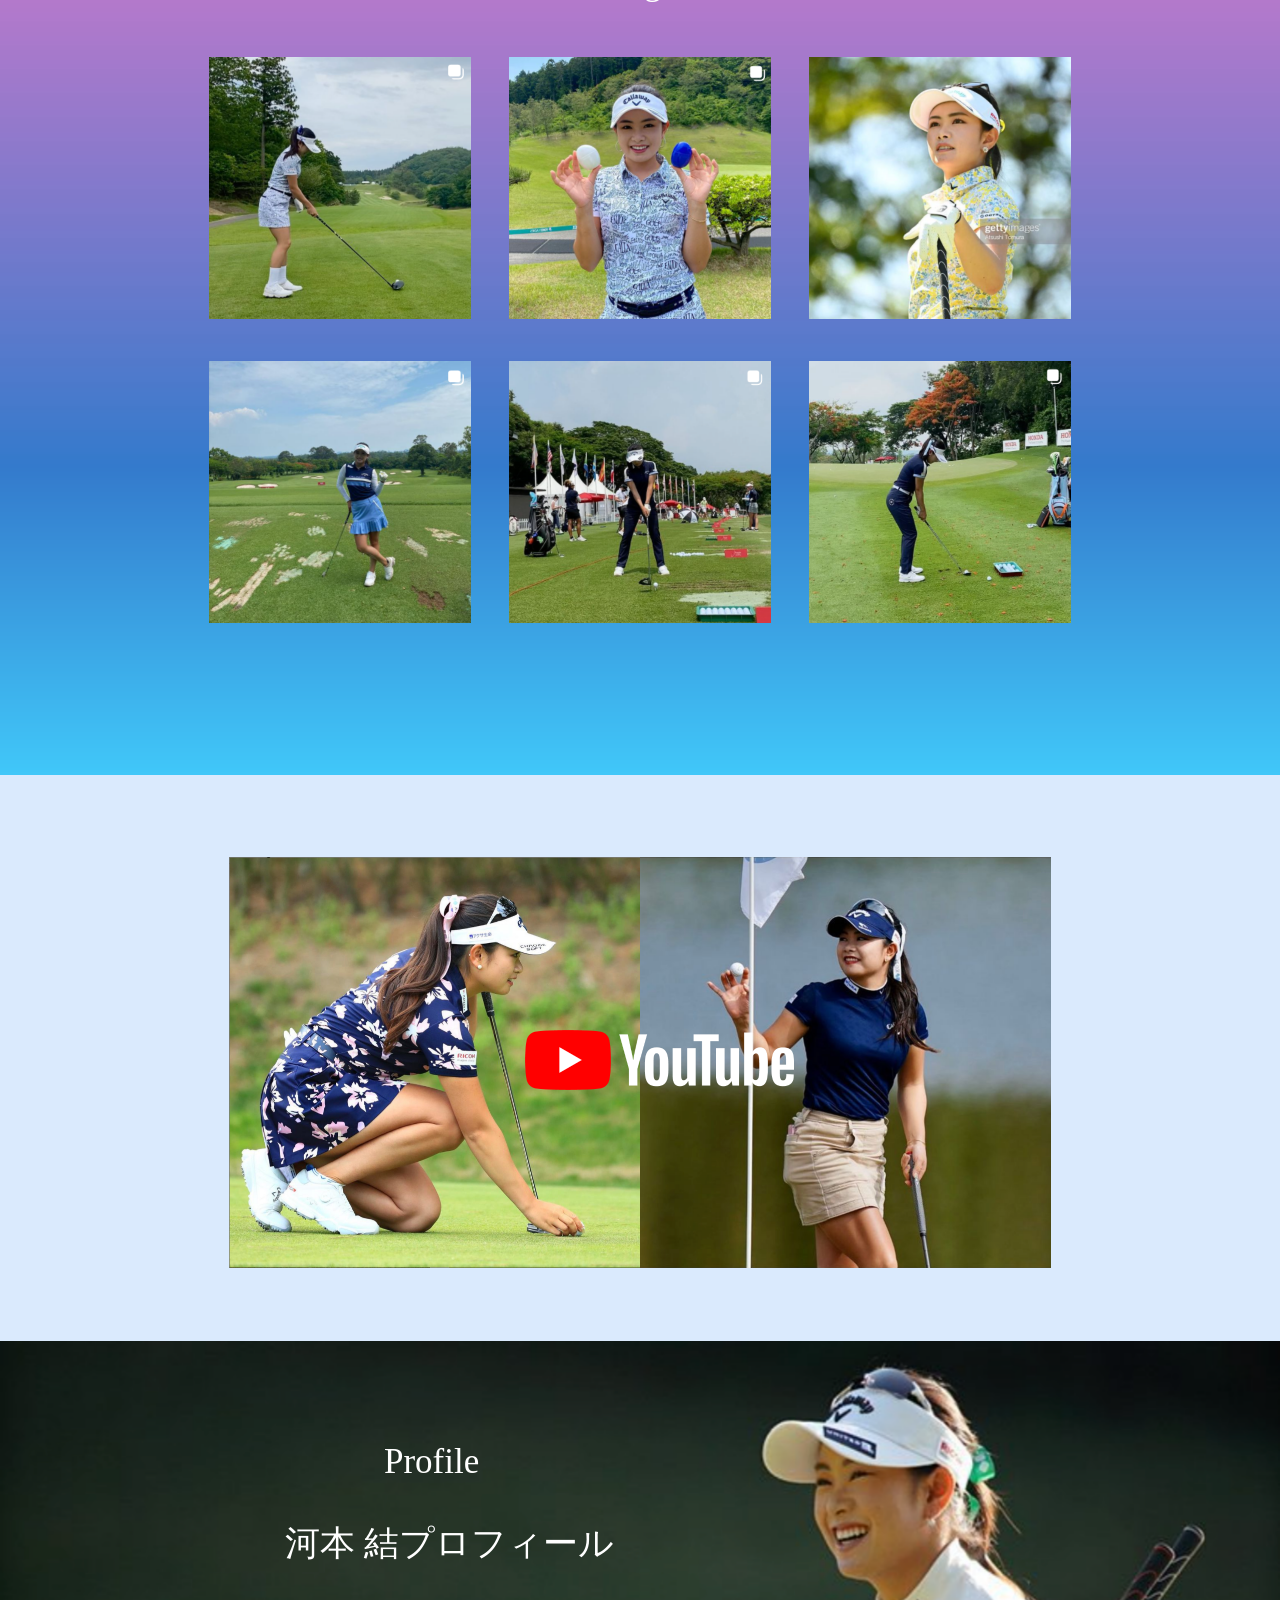
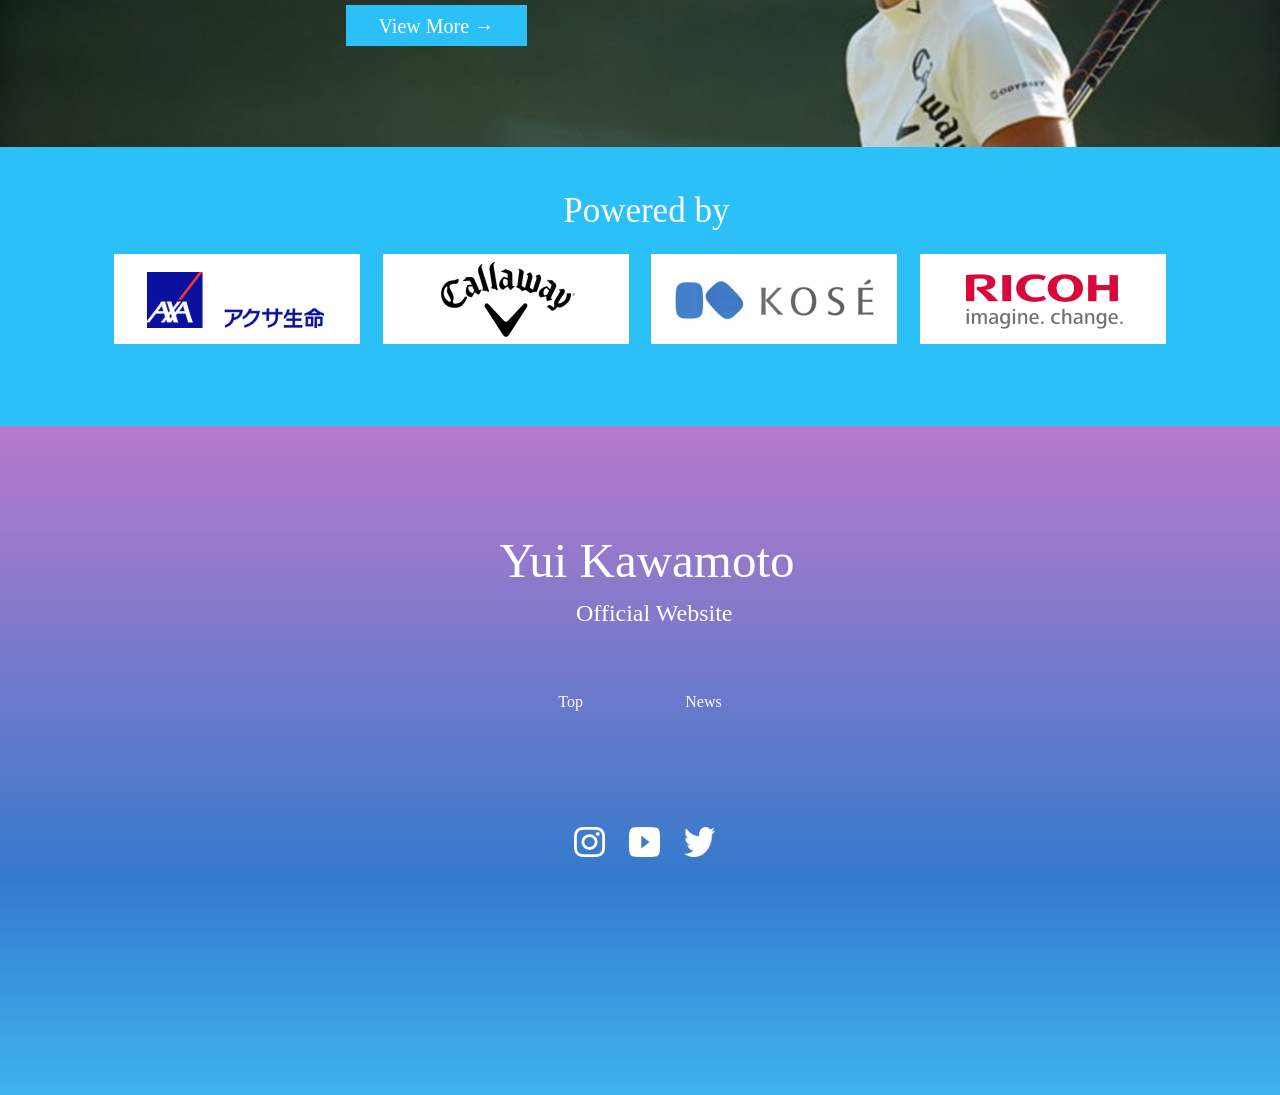
==== commit 18cdbe22: "SP版　header完成まで" ====
--- a/fork/index.html
+++ b/fork/index.html
@@ -8,11 +8,14 @@
   <title>トレーニング</title>
   <link rel="stylesheet" href="reset.css">
   <link rel="stylesheet" href="style.css">
-  <link rel="stylesheet" href="sp.css">
+
 </head>
 
 <body>
   <header class="header">
+
+    <div class="mobaile-menu__cover"></div>
+
     <img src="./img/img30.png" alt="Yui Kawamoto Official Website ロゴ">
     <div class="header__left">
       <img src="./img/g2.png" alt="Yui Kawamoto Official Website">
@@ -25,123 +28,124 @@
           <li>会員ログイン</li>
         </ul>
       </nav>
-    </div>
-    <div class="header__official">
-      <img src="./img/logo3.png" alt="河本結オフィシャルサイト">
-    </div>
 
-    
       <button class="mobile-menu__btn">
         <span></span>
         <span></span>
         <span></span>
       </button>
-    
+    </div>
+
+    <div class="header__official">
+      <img src="./img/logo3.png" alt="河本結オフィシャルサイト">
+    </div>
   </header>
 
   <main class="main">
     <div class="main__wrapper">
-    <h2 class="main__title">Whats' NEW</h2>
-   </div>
+      <h2 class="main__title">Whats' NEW</h2>
+    </div>
     <div class="main__img">
       <p><img src="./img/news.png" alt="Yui Kawamoto"></p>
     </div>
 
     <section id="notice">
 
-     <div class="date">
-       <br>
-      <p class="date__day"><time datetime="2021.06.15">2021.06.15</date><span class="date__tour">TOUR<span>
-      <p class="date__news">ツアーのお知らせ</p>
-      
-      <p class="date__day"><time datetime="2021.06.15">2021.06.15</date><span class="date__tour">TOUR<span></p>
-        <p class="date__news">ツアーのお知らせ</p>
-        
-        <p class="date__day"><time datetime="2021.06.15">2021.06.15</date><span class="date__tour">TOUR<span></p>
-          <p class="date__news">ツアーのお知らせ</p>
-     </div> 
-    
+      <div class="date">
+        <br>
+        <p class="date__day"><time datetime="2021.06.15">2021.06.15</date><span class="date__tour">TOUR<span>
+                <p class="date__news">ツアーのお知らせ</p>
 
-     <div class="view__button">
-      <button>View More →</button>
-    </div>
+                <p class="date__day"><time datetime="2021.06.15">2021.06.15</date><span class="date__tour">TOUR<span>
+                </p>
+                <p class="date__news">ツアーのお知らせ</p>
+
+                <p class="date__day"><time datetime="2021.06.15">2021.06.15</date><span class="date__tour">TOUR<span>
+                </p>
+                <p class="date__news">ツアーのお知らせ</p>
+      </div>
+
+
+      <div class="view__button">
+        <button>View More →</button>
+      </div>
     </section>
 
     <section id="instagram">
       <div class="instagram">
         <h2 class="instagram__title">Instagram</h2>
-      
 
-      <div class="instagram__container">
-        <div class="instagram__item"><img src="./img/insta1.png" alt="#"></div>
-        <div class="instagram__item"><img src="./img/insta2.png" alt="#"></div>
-        <div class="instagram__item"><img src="./img/insta3.png" alt="#"></div>
-        <div class="instagram__item"><img src="./img/insta4.png" alt="#"></div>
-        <div class="instagram__item"><img src="./img/insta5.png" alt="#"></div>
-        <div class="instagram__item"><img src="./img/insta6.png" alt="#"></div>
+
+        <div class="instagram__container">
+          <div class="instagram__item"><img src="./img/insta1.png" alt="#"></div>
+          <div class="instagram__item"><img src="./img/insta2.png" alt="#"></div>
+          <div class="instagram__item"><img src="./img/insta3.png" alt="#"></div>
+          <div class="instagram__item"><img src="./img/insta4.png" alt="#"></div>
+          <div class="instagram__item"><img src="./img/insta5.png" alt="#"></div>
+          <div class="instagram__item"><img src="./img/insta6.png" alt="#"></div>
+
+        </div>
+      </div>
+    </section>
+
+    <section id="youtube">
+      <div class="youtube ">
+        <img class="youtube__img" src="./img/youtube.png" alt="youtube">
+      </div>
+
+      <div class="youtube__container">
+        <div class="youtube__item"><img src="./img/youtube_img.png" alt="youtube"></div>
+        <div class="youtube__item"><img src="./img/youtube__img.png" alt="youtube"></div>
+      </div>
+    </section>
+
+    <section id="profile">
+      <div class="profile__bg">
+        <img src="./img/profile_bg.png" alt="">
+      </div>
+
+      <div class="profile">
+        <h1 class="profile__title">Profile</h1>
+        <h2 class="profile__subtitle">河本 結プロフィール</h2>
+      </div>
+
+      <div class="profile__view__button">
+        <button><a href="">View More →</a></button>
+      </div>
+    </section>
+
+    <section id="powered_by">
+      <div class="powered_by">
+        <h2>Powered by</h2>
+      </div>
+
+      <div class="powered_by__container">
+        <div class="powered_by__item"><img src="./img/powered3.png" alt=""></div>
+        <div class="powered_by__item"><img src="./img/powered1.png" alt=""></div>
+        <div class="powered_by__item"><img src="./img/powered4.png" alt=""></div>
+        <div class="powered_by__item"><img src="./img/powered2.png" alt=""></div>
+      </div>
+    </section>
+
+    <footer id="footer">
+      <div class="footer">
+        <h1 class="footer__title">Yui Kawamoto</h1>
+        <h2 class="footer__subtitle">Official Website</h2>
+        <nav>
+          <ul class="footer__nav">
+            <li class="footer__item"><a href="#">Top</a></li>
+            <li class="footer__item"><a href="#">News</a></li>
+          </ul>
+        </nav>
+
+        <div class="footer__container">
+          <div class="footer__icon"><img src="./img/insta.png" alt="innstagram"></div>
+          <div class="footer__icon"><img src="./img/youtube_icon.png" alt="youtube"></div>
+          <div class="footer__icon"><img src="./img/twitter.png" alt="twitter"></div>
+        </div>
 
       </div>
-    </div>
-    </section>
-
-   <section id="youtube">
-     <div class="youtube ">
-       <img class="youtube__img" src="./img/youtube.png" alt="youtube">
-     </div>
-
-     <div class="youtube__container">
-       <div class="youtube__item"><img src="./img/youtube_img.png" alt="youtube"></div>
-       <div class="youtube__item"><img src="./img/youtube__img.png" alt="youtube"></div>
-    </div>
-   </section>
-
-   <section id="profile">
-     <div class="profile__bg">
-       <img src="./img/profile_bg.png" alt="">
-     </div>
-     
-     <div class="profile">
-       <h1 class="profile__title">Profile</h1>
-       <h2 class="profile__subtitle">河本 結プロフィール</h2>
-     </div>
-
-     <div class="profile__view__button">
-      <button><a href="">View More →</a></button>
-    </div>
-   </section>
-
-   <section id="powered_by">
-     <div class="powered_by">
-       <h2>Powered by</h2>
-     </div>
-
-     <div class="powered_by__container">
-       <div class="powered_by__item"><img src="./img/powered3.png" alt=""></div>
-       <div class="powered_by__item"><img src="./img/powered1.png" alt=""></div>
-       <div class="powered_by__item"><img src="./img/powered4.png" alt=""></div>
-       <div class="powered_by__item"><img src="./img/powered2.png" alt=""></div>
-    </div>
-   </section>
-
-   <footer id="footer">
-     <div class="footer">
-       <h1 class="footer__title">Yui Kawamoto</h1>
-       <h2 class="footer__subtitle">Official Website</h2>
-       <nav>
-         <ul class="footer__nav">
-           <li class="footer__item"><a href="#">Top</a></li>
-           <li class="footer__item"><a href="#">News</a></li>
-         </ul>
-       </nav>
-
-       <div class="footer__container">
-         <div class="footer__icon"><img src="./img/insta.png" alt="innstagram"></div>
-         <div class="footer__icon"><img src="./img/youtube_icon.png" alt="youtube"></div>
-         <div class="footer__icon"><img src="./img/twitter.png" alt="twitter"></div>
-       </div>
-     
-    </div>
-  </footer>
+    </footer>
   </main>
 
 </body>
--- a/fork/style.css
+++ b/fork/style.css
@@ -1,9 +1,4 @@
-body {
-  width: 100%;
-  max-width: 100%;
-  height: 100%;
-}
-
+@charset "UTF-8";
 .header {
   position: relative;
 }
@@ -343,4 +338,85 @@
   height: 30px;
   padding: 0 8%;
 }
+
+/****************************************************
+SP対応
+****************************************************/
+@media screen and (max-width: 750px) {
+  body {
+    width: 100%;
+  }
+  .header img {
+    width: 100%;
+    height: 700px;
+    -o-object-fit: cover;
+       object-fit: cover;
+  }
+  .header__left img {
+    width: 212px;
+    height: 67px;
+    margin: 30px;
+    position: absolute;
+    top: 0;
+    left: 10%;
+  }
+  .header__right {
+    margin-top: 52px;
+    position: absolute;
+    top: 0;
+    right: 15%;
+  }
+  .header__right ul {
+    display: -webkit-box;
+    display: -ms-flexbox;
+    display: flex;
+    display: none;
+  }
+  .header__right ul li {
+    color: #FFFFFF;
+  }
+  .header__right ul li:nth-child(2) {
+    padding: 0 72px 0 50px;
+  }
+  .header__official {
+    position: absolute;
+    top: 60%;
+  }
+  .header__official img {
+    width: 440px;
+    height: 190px;
+  }
+  .mobaile-menu__cover {
+    height: 117px;
+    background-color: rgba(66, 66, 66, 0.9);
+  }
+  .mobile-menu__btn {
+    position: relative;
+    cursor: pointer;
+    display: -webkit-box;
+    display: -ms-flexbox;
+    display: flex;
+    height: 71px;
+    width: 71px;
+    margin-left: 80%;
+    margin-top: -50%;
+  }
+  .mobile-menu__btn span {
+    display: inline-block;
+    position: absolute;
+    height: 4.5px;
+    border-radius: 2px;
+    background: #fff;
+    width: 100%;
+  }
+  .mobile-menu__btn span:nth-of-type(1) {
+    top: 15px;
+  }
+  .mobile-menu__btn span:nth-of-type(2) {
+    top: 38px;
+  }
+  .mobile-menu__btn span:nth-of-type(3) {
+    top: 60px;
+  }
+}
 /*# sourceMappingURL=style.css.map */
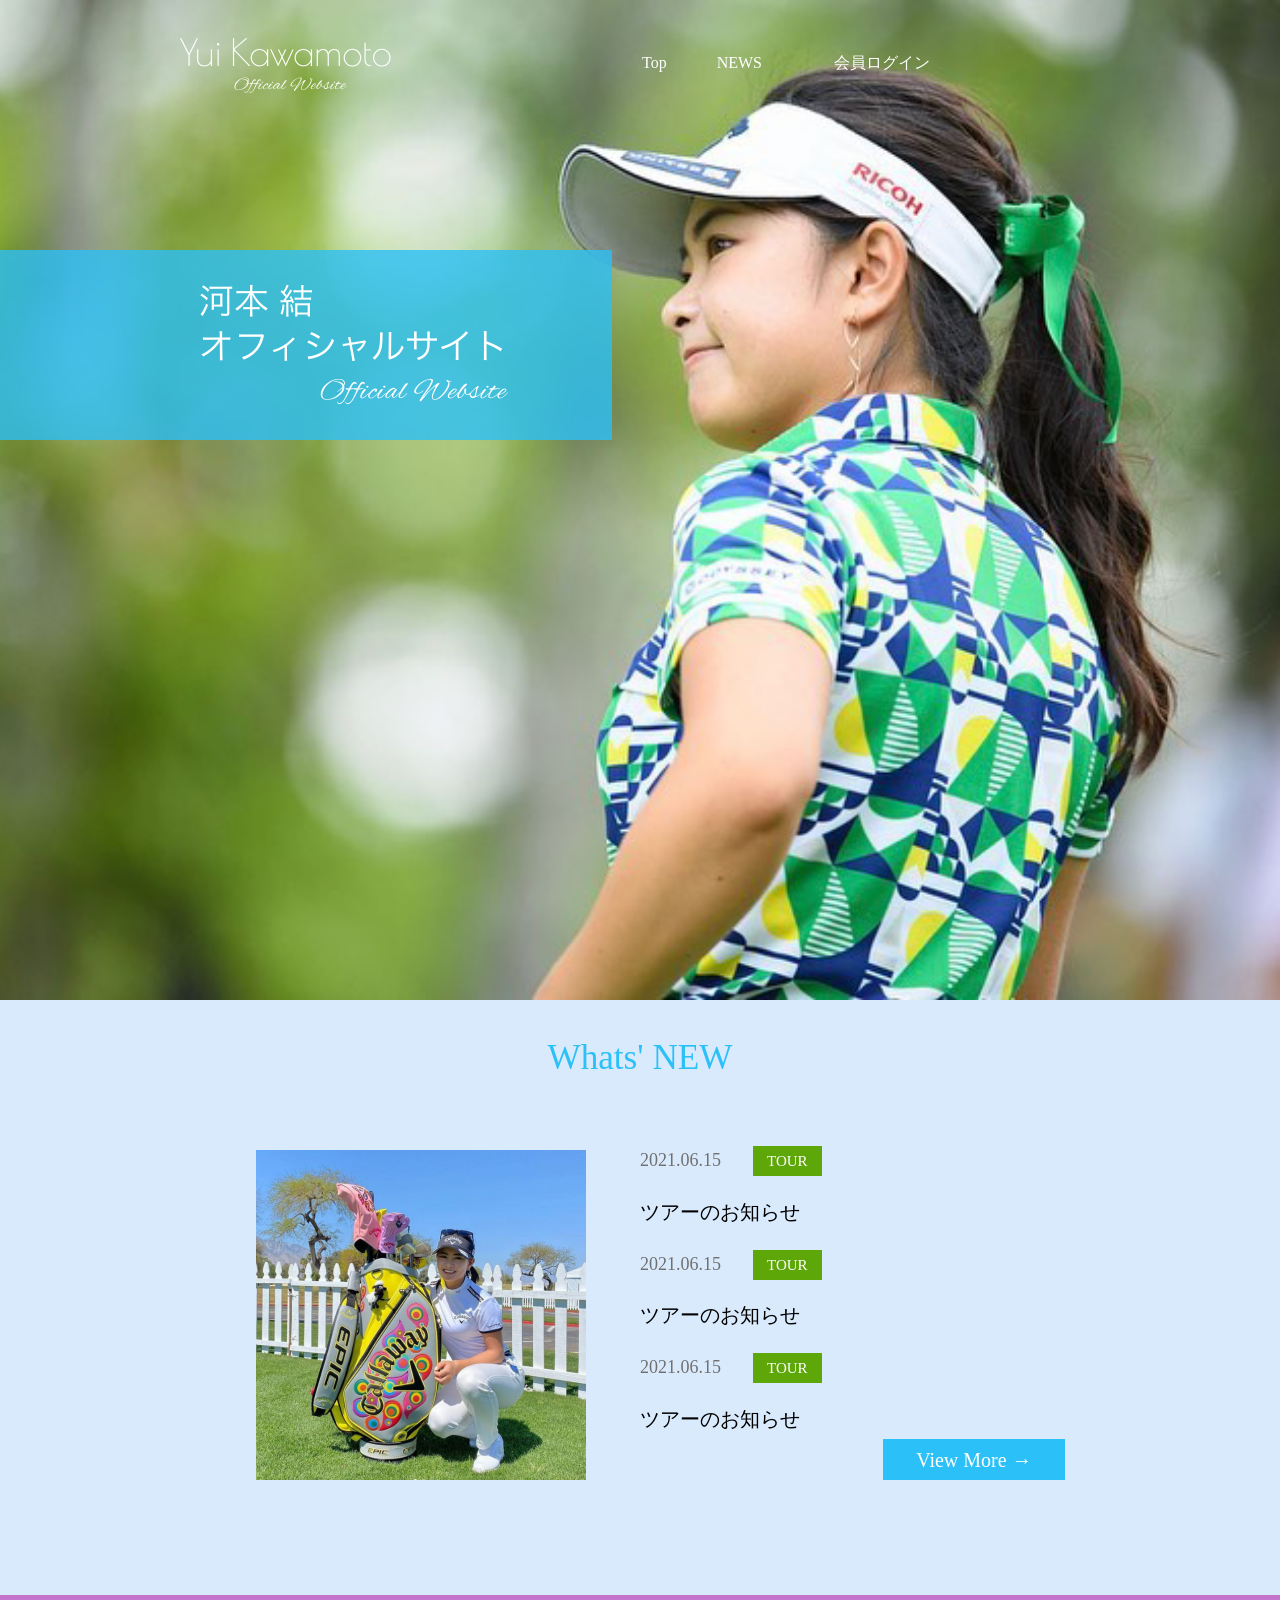
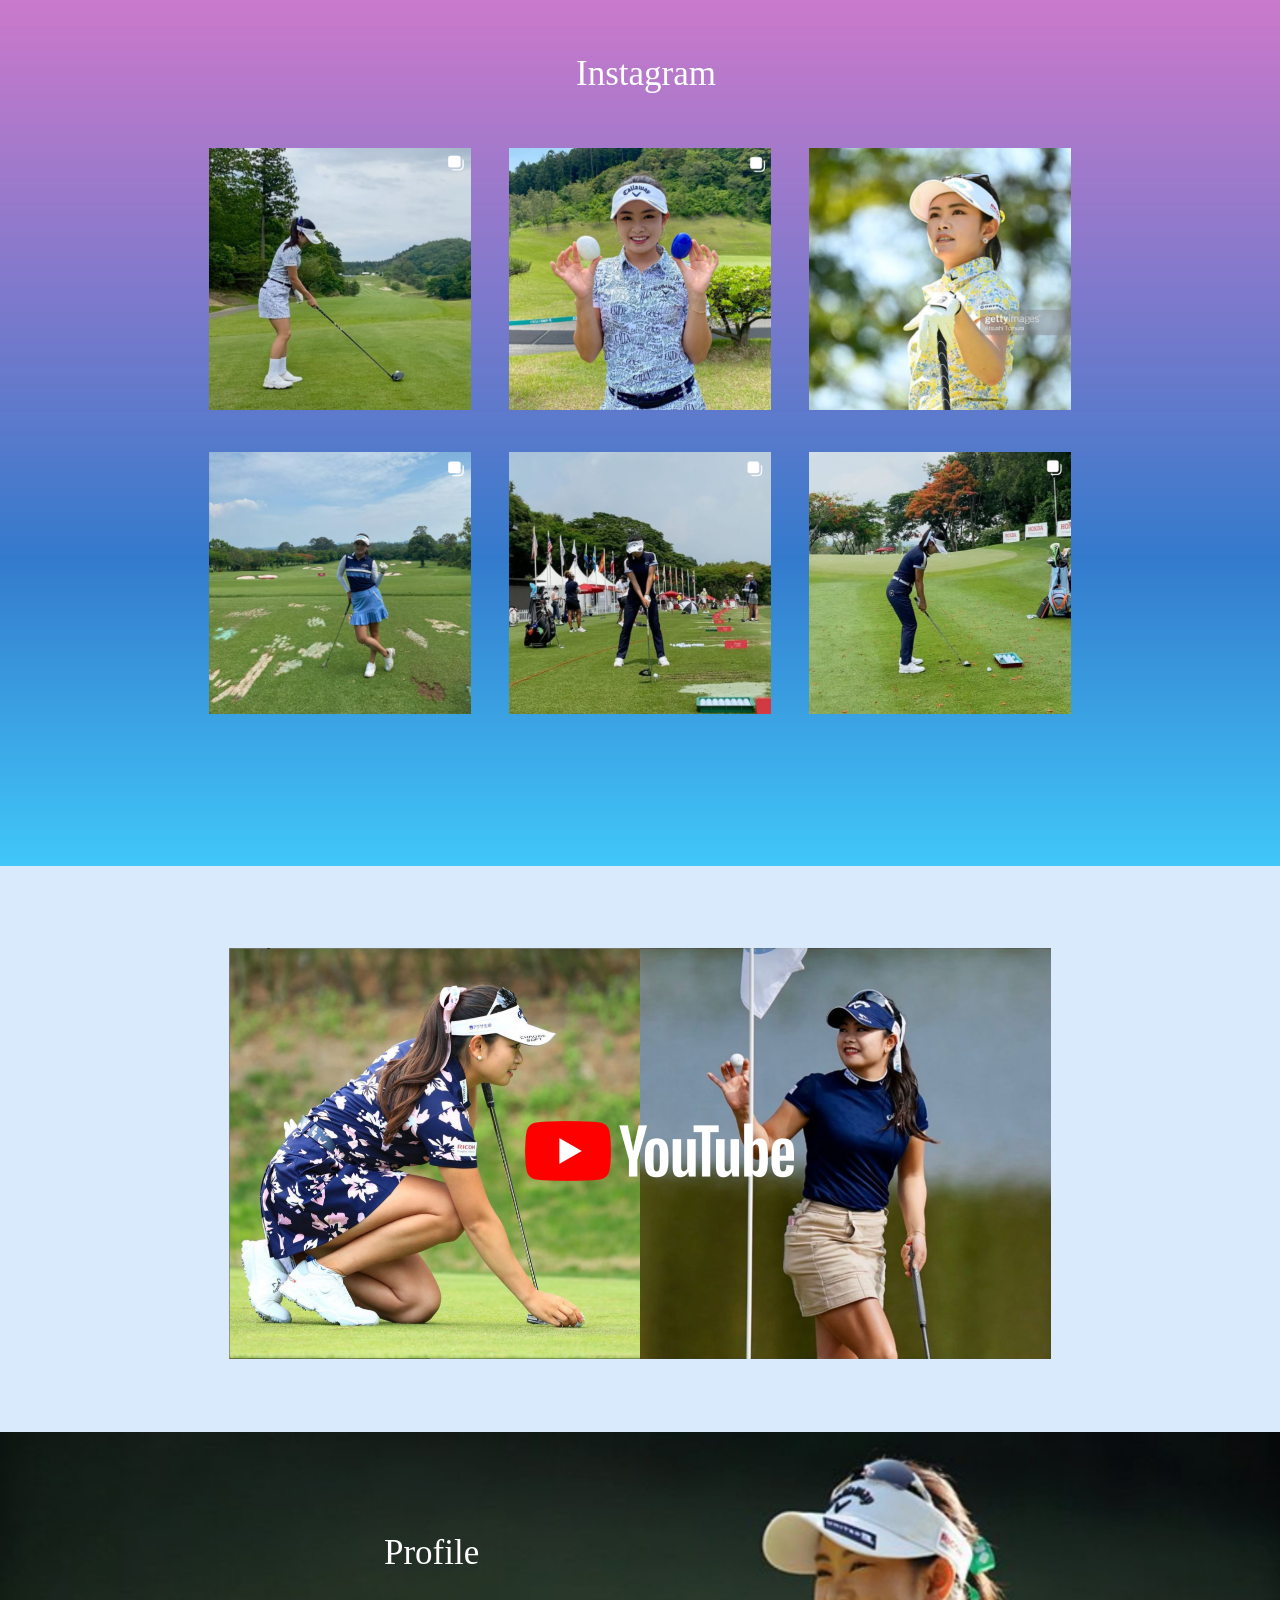
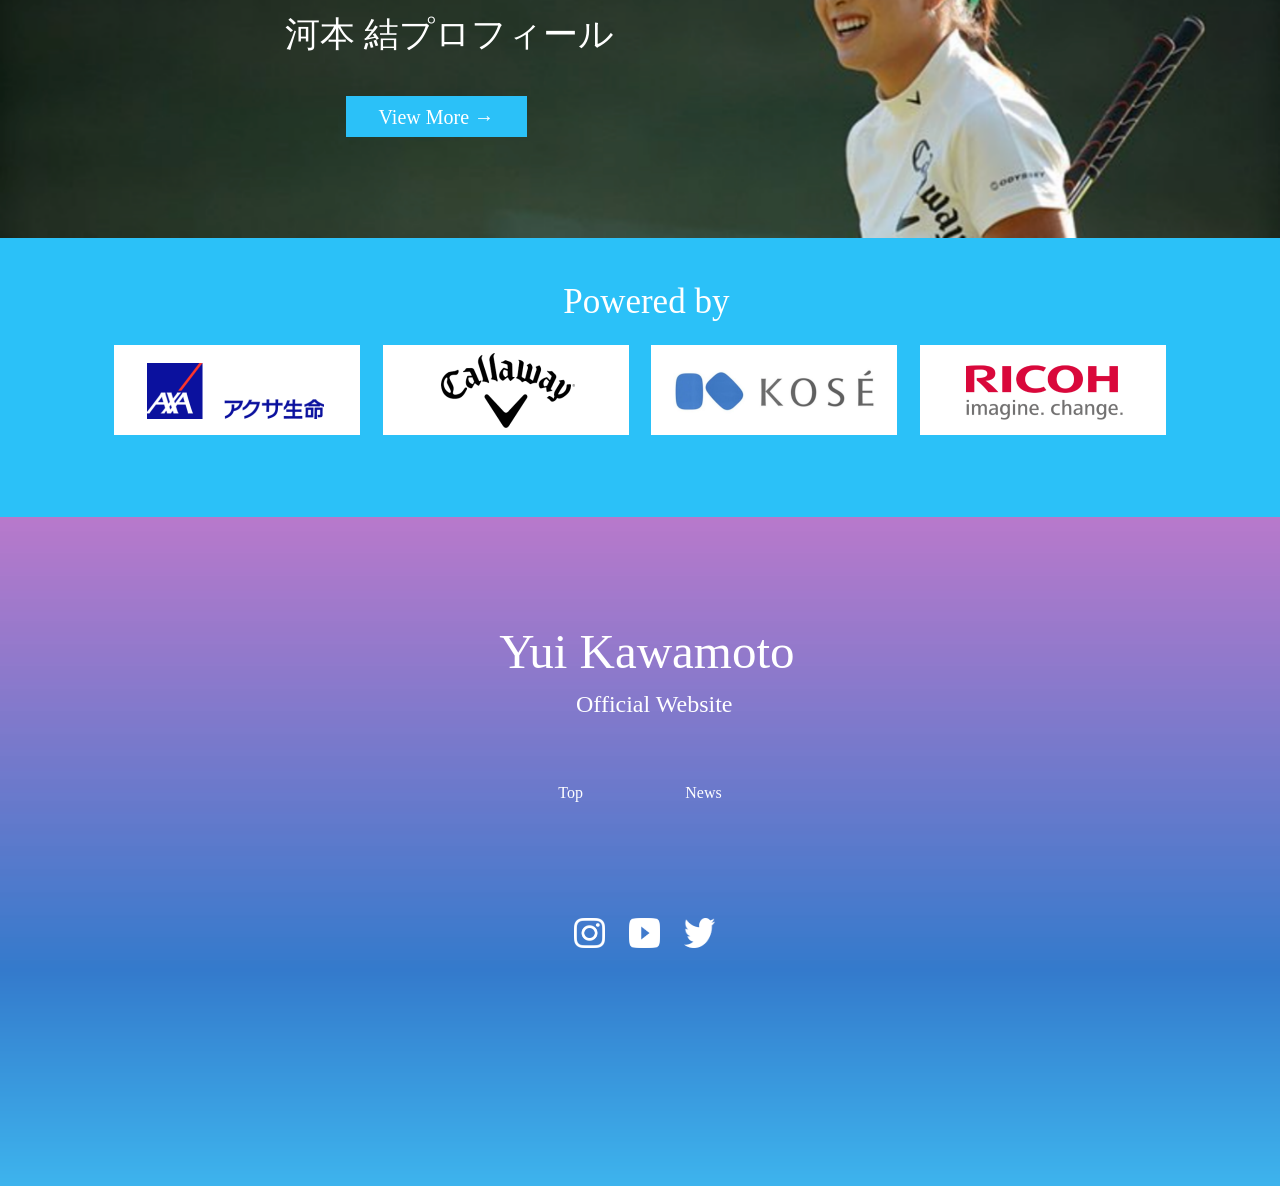
==== commit cc4925a4: "SP版 header修正と構造修正" ====
--- a/fork/index.html
+++ b/fork/index.html
@@ -12,34 +12,51 @@
 </head>
 
 <body>
-  <header class="header">
+  <header>
 
-    <div class="mobaile-menu__cover"></div>
+    <div class="header__wrapper">
+      <div class="header__left">
+        <img src="./img/g2.png" alt="Yui Kawamoto Official Website">
+      </div>
 
-    <img src="./img/img30.png" alt="Yui Kawamoto Official Website ロゴ">
-    <div class="header__left">
-      <img src="./img/g2.png" alt="Yui Kawamoto Official Website">
-    </div>
-    <div class="header__right">
-      <nav>
-        <ul>
-          <li>Top</li>
-          <li>NEWS</li>
-          <li>会員ログイン</li>
-        </ul>
-      </nav>
-
+      <div class="header__right">
+        <nav>
+          <ul>
+            <li>Top</li>
+            <li>NEWS</li>
+            <li>会員ログイン</li>
+          </ul>
+        </nav>
+       
+       
+        
+      </div>
       <button class="mobile-menu__btn">
         <span></span>
         <span></span>
         <span></span>
       </button>
+      
+     
+
     </div>
 
-    <div class="header__official">
+    <!-- <div class="mobaile-menu__cover"></div> -->
+
+    <!-- <img src="./img/img30.png" alt="Yui Kawamoto Official Website ロゴ"> -->
+
+
+
+
+
+  </header>
+
+  <section class="top">
+    <div class="top__official">
       <img src="./img/logo3.png" alt="河本結オフィシャルサイト">
     </div>
-  </header>
+  </section>
+
 
   <main class="main">
     <div class="main__wrapper">
--- a/fork/style.css
+++ b/fork/style.css
@@ -1,342 +1,305 @@
 @charset "UTF-8";
-.header {
-  position: relative;
-}
-
-.header img {
-  width: 100%;
-  height: 909px;
-}
-
-.header__left img {
-  width: 212px;
-  height: 67px;
-  margin: 30px;
-  position: absolute;
-  top: 0;
-  left: 10%;
-  z-index: 9999;
-}
-
-.header__left img .text {
-  width: 100px;
-  height: 23px;
-}
-
-.header__right {
-  margin-top: 52px;
-  position: absolute;
-  top: 0;
-  right: 15%;
-}
-
-.header__right ul {
-  display: -webkit-box;
-  display: -ms-flexbox;
-  display: flex;
-}
-
-.header__right ul li {
-  color: #FFFFFF;
-}
-
-.header__right ul li:nth-child(2) {
-  padding: 0 72px 0 50px;
-}
-
-.header__official {
-  position: absolute;
-  top: 283px;
-}
-
-.header__official img {
-  width: 612px;
-  height: 190px;
-}
-
-main {
-  height: 600px;
-  background: #DAEAFD;
-  position: relative;
-}
-
-.main__title {
-  text-align: center;
-  font-size: 2.2em;
-  color: #2BC1F8;
-  padding-top: 3%;
-}
-
-.main__img {
-  position: absolute;
-  top: 25%;
-  left: 20%;
-  display: -webkit-box;
-  display: -ms-flexbox;
-  display: flex;
-  -webkit-box-pack: justify;
-      -ms-flex-pack: justify;
-          justify-content: space-between;
-}
-
-.main__img img {
-  width: 330px;
-  height: 330px;
-}
-
-.main #notice {
-  position: relative;
-  height: 80%;
-}
-
-.main #notice .date {
-  position: absolute;
-  left: 50%;
-  top: 11%;
-}
-
-.main #notice .date__tour {
-  margin-left: 20%;
-  padding: 7px 14px;
-  background-color: #5EA709;
-  font-family: "Lato";
-  font-size: 15px;
-  color: #FFFFFF;
-}
-
-.main #notice .date__news {
-  margin: 30px 0;
-  font-size: 20px;
-  font-family: 'Kozuka Gothic Pr6N';
-}
-
-.main #notice .date__day {
-  font-family: "Lato";
-  font-size: 18px;
-  color: #707070;
-}
-
-.main #notice .view__button {
-  position: absolute;
-  left: 69%;
-  top: 75%;
-  background-color: #2BC1F8;
-  padding: 8px 33px;
-  font-size: 20px;
-  font-family: "Lato";
-  color: #FFFFFF;
-}
-
-#instagram {
-  width: 100%;
-  height: 871px;
-  background-image: url(./img/insta_bg.png);
-  background-position: center;
-  background-size: cover;
-  margin-top: 36px;
-}
-
-#instagram .instagram {
-  position: relative;
-}
-
-#instagram .instagram__title {
-  position: absolute;
-  left: 45%;
-  font-size: 35px;
-  color: #FFFFFF;
-  margin-top: 59px;
-}
-
-#instagram .instagram__container {
-  display: -ms-grid;
-  display: grid;
-  -webkit-box-pack: center;
-      -ms-flex-pack: center;
-          justify-content: center;
-  -ms-grid-columns: 262px 262px 262px;
-      grid-template-columns: 262px 262px 262px;
-  padding-top: 12%;
-  gap: 8% 3%;
-}
-
-#instagram .instagram__item img {
-  width: 262px;
-  height: 262px;
-}
-
-#youtube {
-  width: 100%;
-  height: 566px;
-  position: relative;
-  background-color: #DAEAFD;
-}
-
-#youtube .youtube .youtube__img {
-  width: 269px;
-  height: 60px;
-  position: absolute;
-  left: 41%;
-  top: 45%;
-}
-
-#youtube .youtube__container {
-  display: -webkit-box;
-  display: -ms-flexbox;
-  display: flex;
-  -webkit-box-pack: center;
-      -ms-flex-pack: center;
-          justify-content: center;
-}
-
-#youtube .youtube__item img {
-  width: 411px;
-  height: 411px;
-  margin-top: 20%;
-}
-
-#profile {
-  width: 100%;
-  height: 406px;
-  position: relative;
-}
-
-#profile .profile__bg img {
-  width: 100%;
-  height: 406px;
-}
-
-#profile .profile {
-  font-size: 35px;
-  font-family: "Lora";
-  color: #FFFFFF;
-}
-
-#profile .profile__title {
-  position: absolute;
-  top: 25%;
-  left: 30%;
-}
-
-#profile .profile__subtitle {
-  position: absolute;
-  top: 45%;
-  left: 22.3%;
-  font-family: "Meiryo";
-  font-size: 35px;
-}
-
-#profile .profile__view__button {
-  position: absolute;
-  top: 65%;
-  left: 27%;
-  font-size: 20px;
-  font-family: "Lato";
-  color: #FFFFFF;
-  background-color: #2BC1F8;
-  padding: 8px 33px;
-}
-
-#powered_by {
-  width: 100%;
-  height: 279px;
-  position: relative;
-  background-color: #2BC1F8;
-}
-
-#powered_by .powered_by {
-  position: absolute;
-  top: 16%;
-  left: 44%;
-  color: #FFFFFF;
-  font-family: "Lora";
-  font-size: 35px;
-}
-
-#powered_by .powered_by__container {
-  height: 100%;
-  display: -webkit-box;
-  display: -ms-flexbox;
-  display: flex;
-  -ms-flex-pack: distribute;
-      justify-content: space-around;
-  padding: 0 8%;
-}
-
-#powered_by .powered_by__item {
-  margin: 10% auto;
-}
-
-#powered_by .powered_by__item img {
-  width: 246px;
-  height: 90px;
-  background-color: #FFFFFF;
-}
-
-#footer {
-  width: 100%;
-  height: 669px;
-  background-image: url(./img/insta_bg.png);
-  background-position: center;
-  background-size: cover;
-  position: relative;
-}
-
-#footer .footer__title {
-  color: #FFFFFF;
-  font-size: 49px;
-  font-family: "Poiret One";
-  position: absolute;
-  left: 39%;
-  top: 16%;
-}
-
-#footer .footer__subtitle {
-  color: #FFFFFF;
-  font-size: 24px;
-  font-family: "Alex Brush";
-  position: absolute;
-  left: 45%;
-  top: 26%;
-}
-
-#footer .footer__nav {
-  width: 100%;
-  position: absolute;
-  top: 40%;
-  display: -webkit-box;
-  display: -ms-flexbox;
-  display: flex;
-  -webkit-box-pack: center;
-      -ms-flex-pack: center;
-          justify-content: center;
-}
-
-#footer .footer__item {
-  color: #FFFFFF;
-  padding: 0 4%;
-}
-
-#footer .footer__container {
-  display: -webkit-box;
-  display: -ms-flexbox;
-  display: flex;
-  -webkit-box-pack: center;
-      -ms-flex-pack: center;
-          justify-content: center;
-  position: absolute;
-  left: 46%;
-  top: 60%;
-}
-
-#footer .footer__icon {
-  padding: 0 8%;
-}
-
-#footer .footer__icon img {
-  width: 37px;
-  height: 30px;
-  padding: 0 8%;
+@media screen and (min-width: 750px) {
+  body {
+    width: 100%;
+  }
+  header {
+    position: absolute;
+    width: 100%;
+  }
+  .header__wrapper {
+    display: -webkit-box;
+    display: -ms-flexbox;
+    display: flex;
+    width: 1360px;
+    -webkit-box-pack: justify;
+        -ms-flex-pack: justify;
+            justify-content: space-between;
+    -webkit-box-align: center;
+        -ms-flex-align: center;
+            align-items: center;
+    padding-top: 30px;
+  }
+  .header__wrapper .header__left img {
+    width: 212px;
+    height: 67px;
+    margin-left: 180px;
+  }
+  .header__wrapper .header__right {
+    margin-right: 180px;
+  }
+  .header__wrapper .header__right ul {
+    display: -webkit-box;
+    display: -ms-flexbox;
+    display: flex;
+  }
+  .header__wrapper .header__right ul li {
+    color: #FFFFFF;
+  }
+  .header__wrapper .header__right ul li:nth-child(2) {
+    padding: 0 72px 0 50px;
+  }
+  .top {
+    background-image: url(./img/img30.png);
+    background-position: center;
+    background-size: cover;
+    height: 1000px;
+  }
+  .top__official {
+    position: absolute;
+    top: 250px;
+  }
+  .top__official img {
+    width: 612px;
+    height: 190px;
+  }
+  main {
+    height: 600px;
+    background: #DAEAFD;
+    position: relative;
+  }
+  .main__title {
+    text-align: center;
+    font-size: 2.2em;
+    color: #2BC1F8;
+    padding-top: 3%;
+  }
+  .main__img {
+    position: absolute;
+    top: 25%;
+    left: 20%;
+    display: -webkit-box;
+    display: -ms-flexbox;
+    display: flex;
+    -webkit-box-pack: justify;
+        -ms-flex-pack: justify;
+            justify-content: space-between;
+  }
+  .main__img img {
+    width: 330px;
+    height: 330px;
+  }
+  .main #notice {
+    position: relative;
+    height: 80%;
+  }
+  .main #notice .date {
+    position: absolute;
+    left: 50%;
+    top: 11%;
+  }
+  .main #notice .date__tour {
+    margin-left: 20%;
+    padding: 7px 14px;
+    background-color: #5EA709;
+    font-family: "Lato";
+    font-size: 15px;
+    color: #FFFFFF;
+  }
+  .main #notice .date__news {
+    margin: 30px 0;
+    font-size: 20px;
+    font-family: 'Kozuka Gothic Pr6N';
+  }
+  .main #notice .date__day {
+    font-family: "Lato";
+    font-size: 18px;
+    color: #707070;
+  }
+  .main #notice .view__button {
+    position: absolute;
+    left: 69%;
+    top: 75%;
+    background-color: #2BC1F8;
+    padding: 8px 33px;
+    font-size: 20px;
+    font-family: "Lato";
+    color: #FFFFFF;
+  }
+  #instagram {
+    width: 100%;
+    height: 871px;
+    background-image: url(./img/insta_bg.png);
+    background-position: center;
+    background-size: cover;
+    margin-top: 36px;
+  }
+  #instagram .instagram {
+    position: relative;
+  }
+  #instagram .instagram__title {
+    position: absolute;
+    left: 45%;
+    font-size: 35px;
+    color: #FFFFFF;
+    margin-top: 59px;
+  }
+  #instagram .instagram__container {
+    display: -ms-grid;
+    display: grid;
+    -webkit-box-pack: center;
+        -ms-flex-pack: center;
+            justify-content: center;
+    -ms-grid-columns: 262px 262px 262px;
+        grid-template-columns: 262px 262px 262px;
+    padding-top: 12%;
+    gap: 8% 3%;
+  }
+  #instagram .instagram__item img {
+    width: 262px;
+    height: 262px;
+  }
+  #youtube {
+    width: 100%;
+    height: 566px;
+    position: relative;
+    background-color: #DAEAFD;
+  }
+  #youtube .youtube .youtube__img {
+    width: 269px;
+    height: 60px;
+    position: absolute;
+    left: 41%;
+    top: 45%;
+  }
+  #youtube .youtube__container {
+    display: -webkit-box;
+    display: -ms-flexbox;
+    display: flex;
+    -webkit-box-pack: center;
+        -ms-flex-pack: center;
+            justify-content: center;
+  }
+  #youtube .youtube__item img {
+    width: 411px;
+    height: 411px;
+    margin-top: 20%;
+  }
+  #profile {
+    width: 100%;
+    height: 406px;
+    position: relative;
+  }
+  #profile .profile__bg img {
+    width: 100%;
+    height: 406px;
+  }
+  #profile .profile {
+    font-size: 35px;
+    font-family: "Lora";
+    color: #FFFFFF;
+  }
+  #profile .profile__title {
+    position: absolute;
+    top: 25%;
+    left: 30%;
+  }
+  #profile .profile__subtitle {
+    position: absolute;
+    top: 45%;
+    left: 22.3%;
+    font-family: "Meiryo";
+    font-size: 35px;
+  }
+  #profile .profile__view__button {
+    position: absolute;
+    top: 65%;
+    left: 27%;
+    font-size: 20px;
+    font-family: "Lato";
+    color: #FFFFFF;
+    background-color: #2BC1F8;
+    padding: 8px 33px;
+  }
+  #powered_by {
+    width: 100%;
+    height: 279px;
+    position: relative;
+    background-color: #2BC1F8;
+  }
+  #powered_by .powered_by {
+    position: absolute;
+    top: 16%;
+    left: 44%;
+    color: #FFFFFF;
+    font-family: "Lora";
+    font-size: 35px;
+  }
+  #powered_by .powered_by__container {
+    height: 100%;
+    display: -webkit-box;
+    display: -ms-flexbox;
+    display: flex;
+    -ms-flex-pack: distribute;
+        justify-content: space-around;
+    padding: 0 8%;
+  }
+  #powered_by .powered_by__item {
+    margin: 10% auto;
+  }
+  #powered_by .powered_by__item img {
+    width: 246px;
+    height: 90px;
+    background-color: #FFFFFF;
+  }
+  #footer {
+    width: 100%;
+    height: 669px;
+    background-image: url(./img/insta_bg.png);
+    background-position: center;
+    background-size: cover;
+    position: relative;
+  }
+  #footer .footer__title {
+    color: #FFFFFF;
+    font-size: 49px;
+    font-family: "Poiret One";
+    position: absolute;
+    left: 39%;
+    top: 16%;
+  }
+  #footer .footer__subtitle {
+    color: #FFFFFF;
+    font-size: 24px;
+    font-family: "Alex Brush";
+    position: absolute;
+    left: 45%;
+    top: 26%;
+  }
+  #footer .footer__nav {
+    width: 100%;
+    position: absolute;
+    top: 40%;
+    display: -webkit-box;
+    display: -ms-flexbox;
+    display: flex;
+    -webkit-box-pack: center;
+        -ms-flex-pack: center;
+            justify-content: center;
+  }
+  #footer .footer__item {
+    color: #FFFFFF;
+    padding: 0 4%;
+  }
+  #footer .footer__container {
+    display: -webkit-box;
+    display: -ms-flexbox;
+    display: flex;
+    -webkit-box-pack: center;
+        -ms-flex-pack: center;
+            justify-content: center;
+    position: absolute;
+    left: 46%;
+    top: 60%;
+  }
+  #footer .footer__icon {
+    padding: 0 8%;
+  }
+  #footer .footer__icon img {
+    width: 37px;
+    height: 30px;
+    padding: 0 8%;
+  }
 }
 
 /****************************************************
@@ -346,60 +309,69 @@
   body {
     width: 100%;
   }
-  .header img {
-    width: 100%;
-    height: 700px;
-    -o-object-fit: cover;
-       object-fit: cover;
-  }
-  .header__left img {
+  header {
+    position: absolute;
+    width: 100%;
+  }
+  .header__wrapper {
+    position: relative;
+    display: -webkit-box;
+    display: -ms-flexbox;
+    display: flex;
+    -webkit-box-pack: justify;
+        -ms-flex-pack: justify;
+            justify-content: space-between;
+    -webkit-box-align: center;
+        -ms-flex-align: center;
+            align-items: center;
+    padding-top: 30px;
+    background-color: rgba(0, 0, 0, 0.5);
+  }
+  .header__wrapper .header__left img {
     width: 212px;
     height: 67px;
-    margin: 30px;
-    position: absolute;
-    top: 0;
-    left: 10%;
-  }
-  .header__right {
-    margin-top: 52px;
-    position: absolute;
-    top: 0;
-    right: 15%;
-  }
-  .header__right ul {
+    margin-left: 100px;
+  }
+  .header__wrapper .header__right {
+    margin-right: 180px;
+  }
+  .header__wrapper .header__right ul {
     display: -webkit-box;
     display: -ms-flexbox;
     display: flex;
     display: none;
   }
-  .header__right ul li {
-    color: #FFFFFF;
-  }
-  .header__right ul li:nth-child(2) {
+  .header__wrapper .header__right ul li {
+    color: #FFFFFF;
+  }
+  .header__wrapper .header__right ul li:nth-child(2) {
     padding: 0 72px 0 50px;
   }
-  .header__official {
-    position: absolute;
-    top: 60%;
-  }
-  .header__official img {
-    width: 440px;
+  .top {
+    background-image: url(./img/img30.png);
+    background-position: center;
+    background-size: cover;
+    width: 800px;
+    height: 700px;
+  }
+  .top__official {
+    position: absolute;
+    top: 50%;
+  }
+  .top__official img {
+    width: 80%;
     height: 190px;
   }
-  .mobaile-menu__cover {
-    height: 117px;
-    background-color: rgba(66, 66, 66, 0.9);
-  }
   .mobile-menu__btn {
-    position: relative;
+    position: absolute;
     cursor: pointer;
     display: -webkit-box;
     display: -ms-flexbox;
     display: flex;
     height: 71px;
     width: 71px;
-    margin-left: 80%;
-    margin-top: -50%;
+    margin-left: 88%;
+    margin-top: -2%;
   }
   .mobile-menu__btn span {
     display: inline-block;
@@ -418,5 +390,252 @@
   .mobile-menu__btn span:nth-of-type(3) {
     top: 60px;
   }
+  main {
+    height: 600px;
+    background: #DAEAFD;
+    position: relative;
+  }
+  .main__title {
+    text-align: center;
+    font-size: 2.2em;
+    color: #2BC1F8;
+    padding-top: 3%;
+  }
+  .main__img {
+    position: absolute;
+    top: 25%;
+    left: 20%;
+    display: -webkit-box;
+    display: -ms-flexbox;
+    display: flex;
+    -webkit-box-pack: justify;
+        -ms-flex-pack: justify;
+            justify-content: space-between;
+  }
+  .main__img img {
+    width: 330px;
+    height: 330px;
+  }
+  .main #notice {
+    position: relative;
+    height: 80%;
+  }
+  .main #notice .date {
+    position: absolute;
+    left: 50%;
+    top: 11%;
+  }
+  .main #notice .date__tour {
+    margin-left: 20%;
+    padding: 7px 14px;
+    background-color: #5EA709;
+    font-family: "Lato";
+    font-size: 15px;
+    color: #FFFFFF;
+  }
+  .main #notice .date__news {
+    margin: 30px 0;
+    font-size: 20px;
+    font-family: 'Kozuka Gothic Pr6N';
+  }
+  .main #notice .date__day {
+    font-family: "Lato";
+    font-size: 18px;
+    color: #707070;
+  }
+  .main #notice .view__button {
+    position: absolute;
+    left: 69%;
+    top: 75%;
+    background-color: #2BC1F8;
+    padding: 8px 33px;
+    font-size: 20px;
+    font-family: "Lato";
+    color: #FFFFFF;
+  }
+  #instagram {
+    width: 100%;
+    height: 871px;
+    background-image: url(./img/insta_bg.png);
+    background-position: center;
+    background-size: cover;
+    margin-top: 36px;
+  }
+  #instagram .instagram {
+    position: relative;
+  }
+  #instagram .instagram__title {
+    position: absolute;
+    left: 45%;
+    font-size: 35px;
+    color: #FFFFFF;
+    margin-top: 59px;
+  }
+  #instagram .instagram__container {
+    display: -ms-grid;
+    display: grid;
+    -webkit-box-pack: center;
+        -ms-flex-pack: center;
+            justify-content: center;
+    -ms-grid-columns: 262px 262px 262px;
+        grid-template-columns: 262px 262px 262px;
+    padding-top: 12%;
+    gap: 8% 3%;
+  }
+  #instagram .instagram__item img {
+    width: 262px;
+    height: 262px;
+  }
+  #youtube {
+    width: 100%;
+    height: 566px;
+    position: relative;
+    background-color: #DAEAFD;
+  }
+  #youtube .youtube .youtube__img {
+    width: 269px;
+    height: 60px;
+    position: absolute;
+    left: 41%;
+    top: 45%;
+  }
+  #youtube .youtube__container {
+    display: -webkit-box;
+    display: -ms-flexbox;
+    display: flex;
+    -webkit-box-pack: center;
+        -ms-flex-pack: center;
+            justify-content: center;
+  }
+  #youtube .youtube__item img {
+    width: 411px;
+    height: 411px;
+    margin-top: 20%;
+  }
+  #profile {
+    width: 100%;
+    height: 406px;
+    position: relative;
+  }
+  #profile .profile__bg img {
+    width: 100%;
+    height: 406px;
+  }
+  #profile .profile {
+    font-size: 35px;
+    font-family: "Lora";
+    color: #FFFFFF;
+  }
+  #profile .profile__title {
+    position: absolute;
+    top: 25%;
+    left: 30%;
+  }
+  #profile .profile__subtitle {
+    position: absolute;
+    top: 45%;
+    left: 22.3%;
+    font-family: "Meiryo";
+    font-size: 35px;
+  }
+  #profile .profile__view__button {
+    position: absolute;
+    top: 65%;
+    left: 27%;
+    font-size: 20px;
+    font-family: "Lato";
+    color: #FFFFFF;
+    background-color: #2BC1F8;
+    padding: 8px 33px;
+  }
+  #powered_by {
+    width: 100%;
+    height: 279px;
+    position: relative;
+    background-color: #2BC1F8;
+  }
+  #powered_by .powered_by {
+    position: absolute;
+    top: 16%;
+    left: 44%;
+    color: #FFFFFF;
+    font-family: "Lora";
+    font-size: 35px;
+  }
+  #powered_by .powered_by__container {
+    height: 100%;
+    display: -webkit-box;
+    display: -ms-flexbox;
+    display: flex;
+    -ms-flex-pack: distribute;
+        justify-content: space-around;
+    padding: 0 8%;
+  }
+  #powered_by .powered_by__item {
+    margin: 10% auto;
+  }
+  #powered_by .powered_by__item img {
+    width: 246px;
+    height: 90px;
+    background-color: #FFFFFF;
+  }
+  #footer {
+    width: 100%;
+    height: 669px;
+    background-image: url(./img/insta_bg.png);
+    background-position: center;
+    background-size: cover;
+    position: relative;
+  }
+  #footer .footer__title {
+    color: #FFFFFF;
+    font-size: 49px;
+    font-family: "Poiret One";
+    position: absolute;
+    left: 39%;
+    top: 16%;
+  }
+  #footer .footer__subtitle {
+    color: #FFFFFF;
+    font-size: 24px;
+    font-family: "Alex Brush";
+    position: absolute;
+    left: 45%;
+    top: 26%;
+  }
+  #footer .footer__nav {
+    width: 100%;
+    position: absolute;
+    top: 40%;
+    display: -webkit-box;
+    display: -ms-flexbox;
+    display: flex;
+    -webkit-box-pack: center;
+        -ms-flex-pack: center;
+            justify-content: center;
+  }
+  #footer .footer__item {
+    color: #FFFFFF;
+    padding: 0 4%;
+  }
+  #footer .footer__container {
+    display: -webkit-box;
+    display: -ms-flexbox;
+    display: flex;
+    -webkit-box-pack: center;
+        -ms-flex-pack: center;
+            justify-content: center;
+    position: absolute;
+    left: 46%;
+    top: 60%;
+  }
+  #footer .footer__icon {
+    padding: 0 8%;
+  }
+  #footer .footer__icon img {
+    width: 37px;
+    height: 30px;
+    padding: 0 8%;
+  }
 }
 /*# sourceMappingURL=style.css.map */
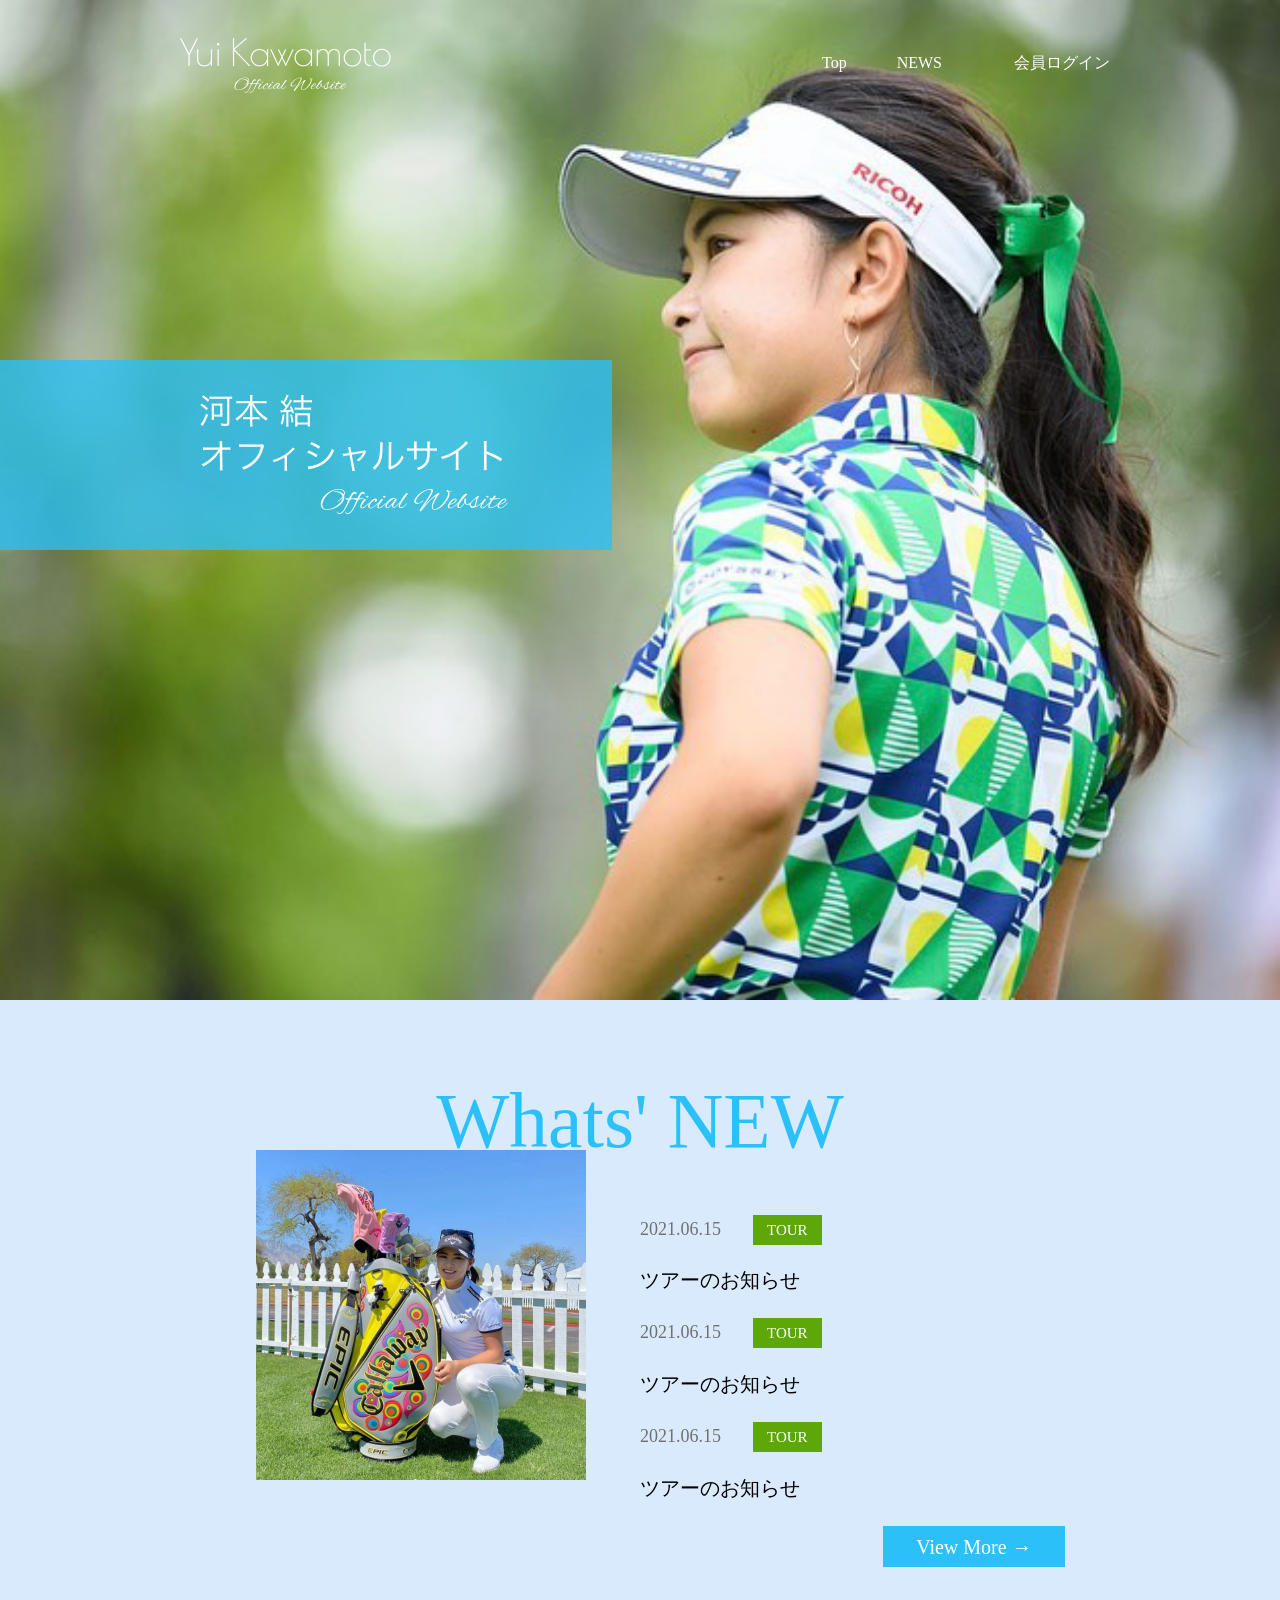
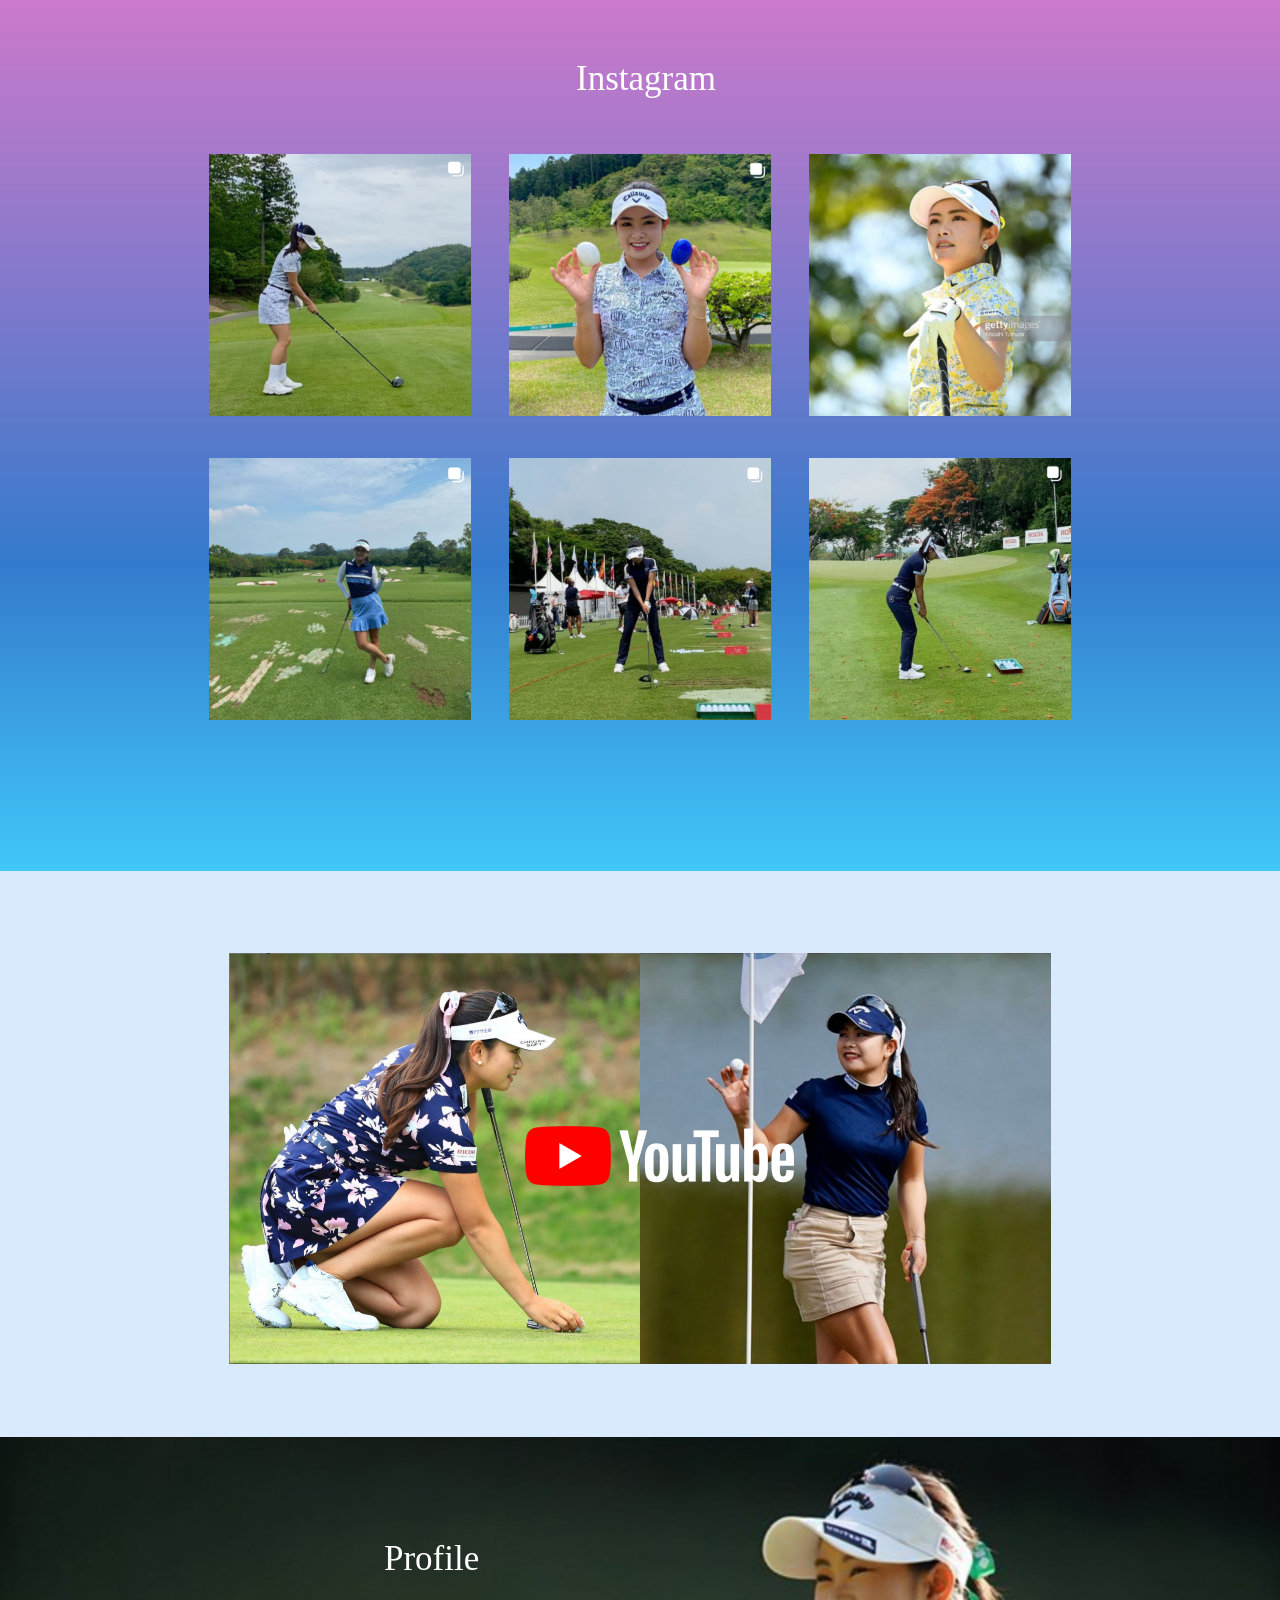
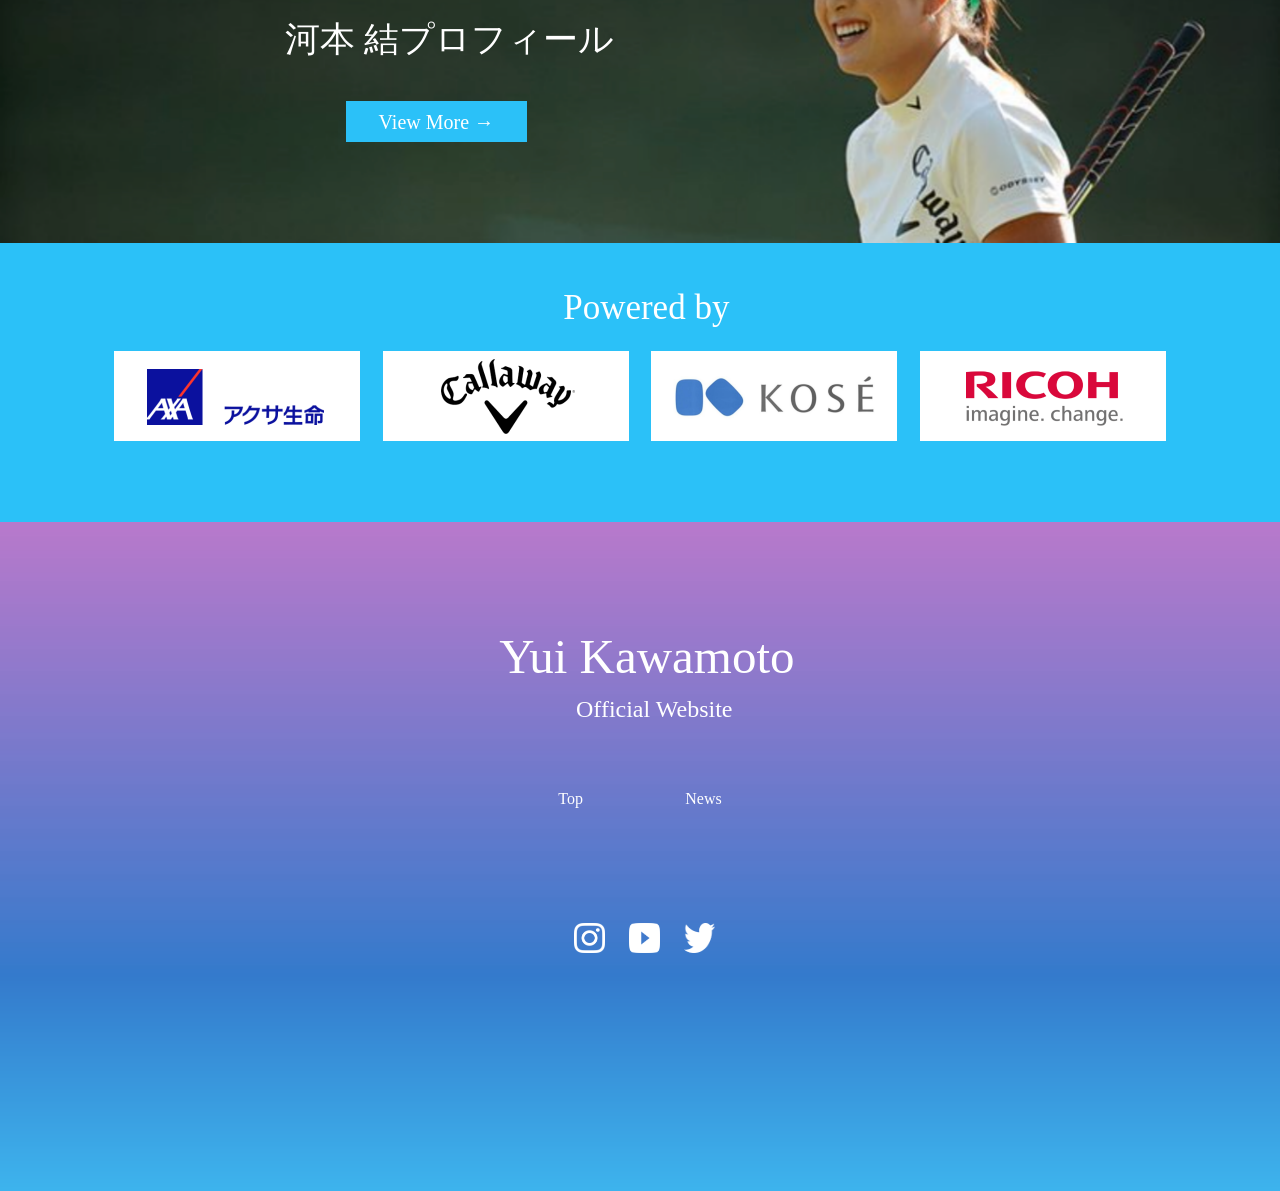
==== commit 5b4e6196: "指摘箇所修正とinstagramまで" ====
--- a/fork/index.html
+++ b/fork/index.html
@@ -27,66 +27,52 @@
             <li>会員ログイン</li>
           </ul>
         </nav>
-       
-       
-        
       </div>
       <button class="mobile-menu__btn">
         <span></span>
         <span></span>
         <span></span>
       </button>
-      
-     
-
     </div>
-
-    <!-- <div class="mobaile-menu__cover"></div> -->
-
-    <!-- <img src="./img/img30.png" alt="Yui Kawamoto Official Website ロゴ"> -->
-
-
-
-
-
   </header>
-
   <section class="top">
     <div class="top__official">
       <img src="./img/logo3.png" alt="河本結オフィシャルサイト">
     </div>
   </section>
+  <main class="main">
+    <div class="Whats_New__container">
+
+      <div class="main__title">
+        <h2 class="main__title">Whats' NEW</h2>
+      </div>
+
+        <div class="main__img">
+          <p><img src="./img/news.png" alt="Yui Kawamoto"></p>
+        </div>
+        <div id="notice">
+          <div class="date">
+            <p class="date__day"><time datetime="2021.06.15">2021.06.15</date><span class="date__tour">TOUR<span>
+                    <p class="date__news">ツアーのお知らせ</p>
+
+                    <p class="date__day"><time datetime="2021.06.15">2021.06.15</date><span
+                          class="date__tour">TOUR<span>
+                    </p>
+                    <p class="date__news">ツアーのお知らせ</p>
+
+                    <p class="date__day"><time datetime="2021.06.15">2021.06.15</date><span
+                          class="date__tour">TOUR<span>
+                    </p>
+                    <p class="date__news">ツアーのお知らせ</p>
+          </div>
 
 
-  <main class="main">
-    <div class="main__wrapper">
-      <h2 class="main__title">Whats' NEW</h2>
+          <div class="view__button">
+            <button>View More →</button>
+          </div>
+        </div>
+      
     </div>
-    <div class="main__img">
-      <p><img src="./img/news.png" alt="Yui Kawamoto"></p>
-    </div>
-
-    <section id="notice">
-
-      <div class="date">
-        <br>
-        <p class="date__day"><time datetime="2021.06.15">2021.06.15</date><span class="date__tour">TOUR<span>
-                <p class="date__news">ツアーのお知らせ</p>
-
-                <p class="date__day"><time datetime="2021.06.15">2021.06.15</date><span class="date__tour">TOUR<span>
-                </p>
-                <p class="date__news">ツアーのお知らせ</p>
-
-                <p class="date__day"><time datetime="2021.06.15">2021.06.15</date><span class="date__tour">TOUR<span>
-                </p>
-                <p class="date__news">ツアーのお知らせ</p>
-      </div>
-
-
-      <div class="view__button">
-        <button>View More →</button>
-      </div>
-    </section>
 
     <section id="instagram">
       <div class="instagram">
@@ -100,7 +86,6 @@
           <div class="instagram__item"><img src="./img/insta4.png" alt="#"></div>
           <div class="instagram__item"><img src="./img/insta5.png" alt="#"></div>
           <div class="instagram__item"><img src="./img/insta6.png" alt="#"></div>
-
         </div>
       </div>
     </section>
@@ -143,27 +128,27 @@
         <div class="powered_by__item"><img src="./img/powered2.png" alt=""></div>
       </div>
     </section>
+  </main>
 
-    <footer id="footer">
-      <div class="footer">
-        <h1 class="footer__title">Yui Kawamoto</h1>
-        <h2 class="footer__subtitle">Official Website</h2>
-        <nav>
-          <ul class="footer__nav">
-            <li class="footer__item"><a href="#">Top</a></li>
-            <li class="footer__item"><a href="#">News</a></li>
-          </ul>
-        </nav>
+  <footer id="footer">
+    <div class="footer">
+      <h1 class="footer__title">Yui Kawamoto</h1>
+      <h2 class="footer__subtitle">Official Website</h2>
+      <nav>
+        <ul class="footer__nav">
+          <li class="footer__item"><a href="#">Top</a></li>
+          <li class="footer__item"><a href="#">News</a></li>
+        </ul>
+      </nav>
 
-        <div class="footer__container">
-          <div class="footer__icon"><img src="./img/insta.png" alt="innstagram"></div>
-          <div class="footer__icon"><img src="./img/youtube_icon.png" alt="youtube"></div>
-          <div class="footer__icon"><img src="./img/twitter.png" alt="twitter"></div>
-        </div>
+      <div class="footer__container">
+        <div class="footer__icon"><img src="./img/insta.png" alt="innstagram"></div>
+        <div class="footer__icon"><img src="./img/youtube_icon.png" alt="youtube"></div>
+        <div class="footer__icon"><img src="./img/twitter.png" alt="twitter"></div>
+      </div>
 
-      </div>
-    </footer>
-  </main>
+    </div>
+  </footer>
 
 </body>
 
--- a/fork/style.css
+++ b/fork/style.css
@@ -1,5 +1,5 @@
 @charset "UTF-8";
-@media screen and (min-width: 750px) {
+@media screen and (min-width: 752px) {
   body {
     width: 100%;
   }
@@ -19,6 +19,7 @@
         -ms-flex-align: center;
             align-items: center;
     padding-top: 30px;
+    margin: 0 auto;
   }
   .header__wrapper .header__left img {
     width: 212px;
@@ -26,7 +27,7 @@
     margin-left: 180px;
   }
   .header__wrapper .header__right {
-    margin-right: 180px;
+    margin-left: 180px;
   }
   .header__wrapper .header__right ul {
     display: -webkit-box;
@@ -47,13 +48,17 @@
   }
   .top__official {
     position: absolute;
-    top: 250px;
+    top: 40%;
   }
   .top__official img {
     width: 612px;
     height: 190px;
   }
   main {
+    width: 100%;
+    height: 100%;
+  }
+  .Whats_New__container {
     height: 600px;
     background: #DAEAFD;
     position: relative;
@@ -122,7 +127,6 @@
     background-image: url(./img/insta_bg.png);
     background-position: center;
     background-size: cover;
-    margin-top: 36px;
   }
   #instagram .instagram {
     position: relative;
@@ -303,15 +307,15 @@
 }
 
 /****************************************************
-SP対応
-****************************************************/
-@media screen and (max-width: 750px) {
+  SP対応
+  ****************************************************/
+@media screen and (max-width: 751px) {
   body {
     width: 100%;
   }
   header {
     position: absolute;
-    width: 100%;
+    width: 750px;
   }
   .header__wrapper {
     position: relative;
@@ -351,12 +355,12 @@
     background-image: url(./img/img30.png);
     background-position: center;
     background-size: cover;
-    width: 800px;
+    width: 750px;
     height: 700px;
   }
   .top__official {
     position: absolute;
-    top: 50%;
+    top: 60%;
   }
   .top__official img {
     width: 80%;
@@ -391,30 +395,33 @@
     top: 60px;
   }
   main {
-    height: 600px;
+    width: 100%;
+    height: 100%;
+  }
+  .Whats_New__container {
+    height: 1442px;
+    width: 750px;
     background: #DAEAFD;
     position: relative;
   }
   .main__title {
     text-align: center;
-    font-size: 2.2em;
+    font-size: 40px;
     color: #2BC1F8;
     padding-top: 3%;
   }
   .main__img {
-    position: absolute;
-    top: 25%;
-    left: 20%;
-    display: -webkit-box;
-    display: -ms-flexbox;
-    display: flex;
-    -webkit-box-pack: justify;
-        -ms-flex-pack: justify;
-            justify-content: space-between;
+    display: -webkit-box;
+    display: -ms-flexbox;
+    display: flex;
+    -webkit-box-pack: center;
+        -ms-flex-pack: center;
+            justify-content: center;
+    margin-top: 10%;
   }
   .main__img img {
-    width: 330px;
-    height: 330px;
+    width: 569px;
+    height: 569px;
   }
   .main #notice {
     position: relative;
@@ -422,44 +429,45 @@
   }
   .main #notice .date {
     position: absolute;
-    left: 50%;
+    left: 14%;
     top: 11%;
   }
   .main #notice .date__tour {
     margin-left: 20%;
-    padding: 7px 14px;
+    padding: 7px 50px;
     background-color: #5EA709;
     font-family: "Lato";
-    font-size: 15px;
     color: #FFFFFF;
   }
   .main #notice .date__news {
     margin: 30px 0;
-    font-size: 20px;
+    font-size: 28px;
     font-family: 'Kozuka Gothic Pr6N';
   }
   .main #notice .date__day {
     font-family: "Lato";
-    font-size: 18px;
+    font-size: 28px;
     color: #707070;
   }
   .main #notice .view__button {
     position: absolute;
-    left: 69%;
-    top: 75%;
+    left: 40%;
+    top: 50%;
     background-color: #2BC1F8;
-    padding: 8px 33px;
-    font-size: 20px;
+    width: 351px;
+    height: 81px;
+    padding: 16px;
+    text-align: center;
+    font-size: 29px;
     font-family: "Lato";
     color: #FFFFFF;
   }
   #instagram {
     width: 100%;
-    height: 871px;
+    height: 1217px;
     background-image: url(./img/insta_bg.png);
     background-position: center;
     background-size: cover;
-    margin-top: 36px;
   }
   #instagram .instagram {
     position: relative;
@@ -477,9 +485,9 @@
     -webkit-box-pack: center;
         -ms-flex-pack: center;
             justify-content: center;
-    -ms-grid-columns: 262px 262px 262px;
-        grid-template-columns: 262px 262px 262px;
-    padding-top: 12%;
+    -ms-grid-columns: 262px 262px;
+        grid-template-columns: 262px 262px;
+    padding-top: 30%;
     gap: 8% 3%;
   }
   #instagram .instagram__item img {
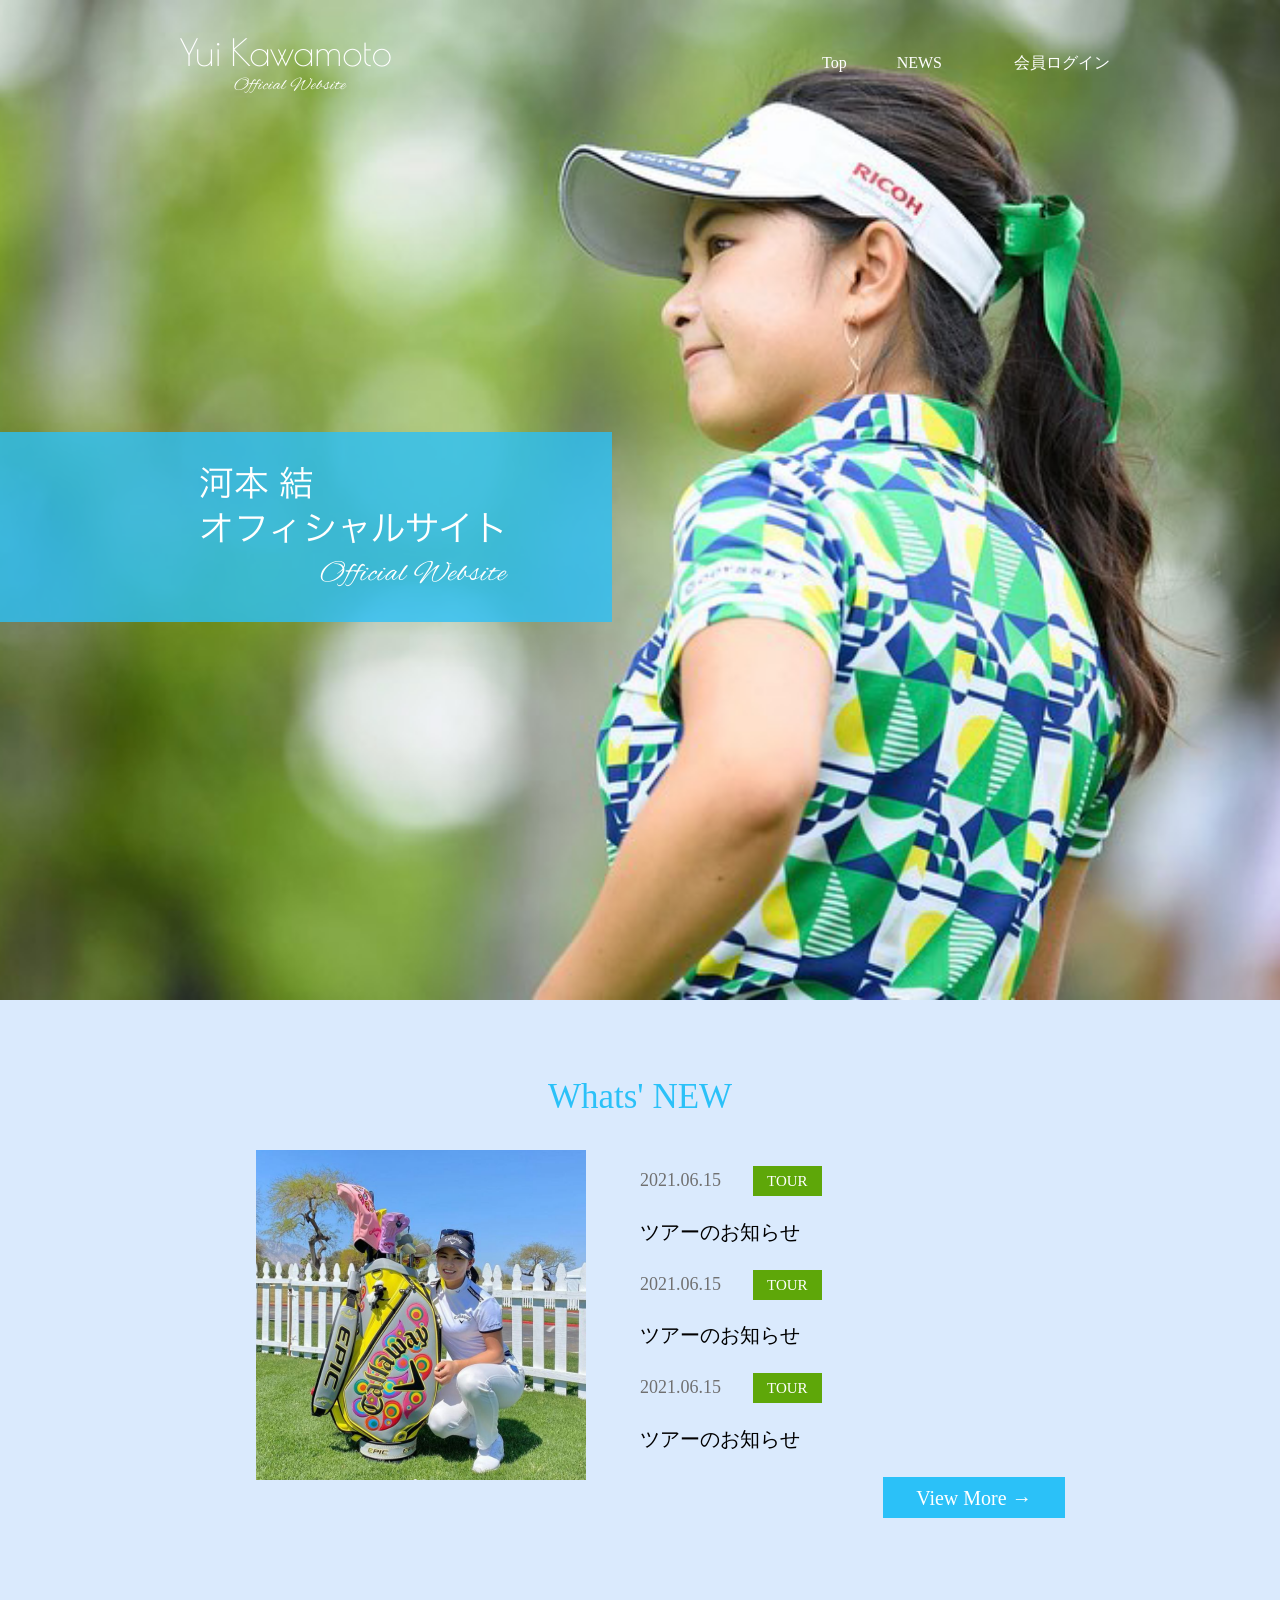
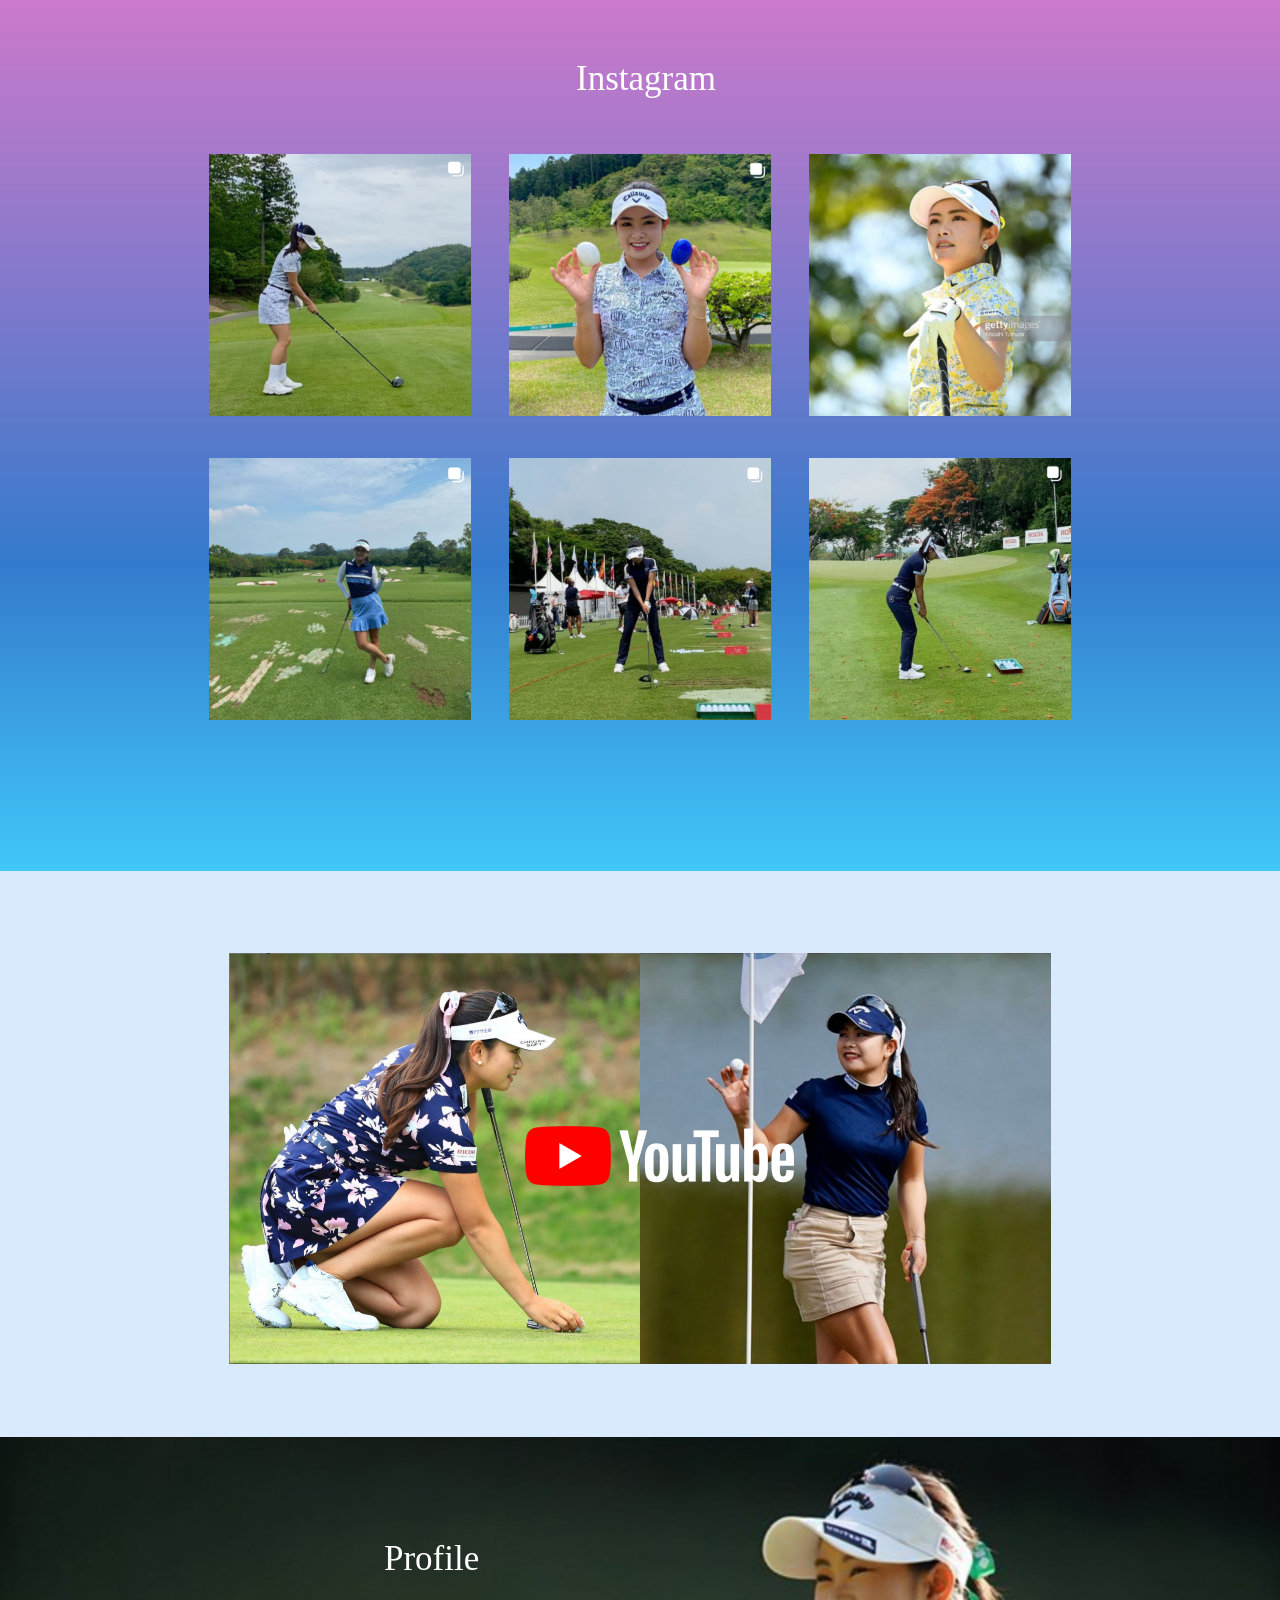
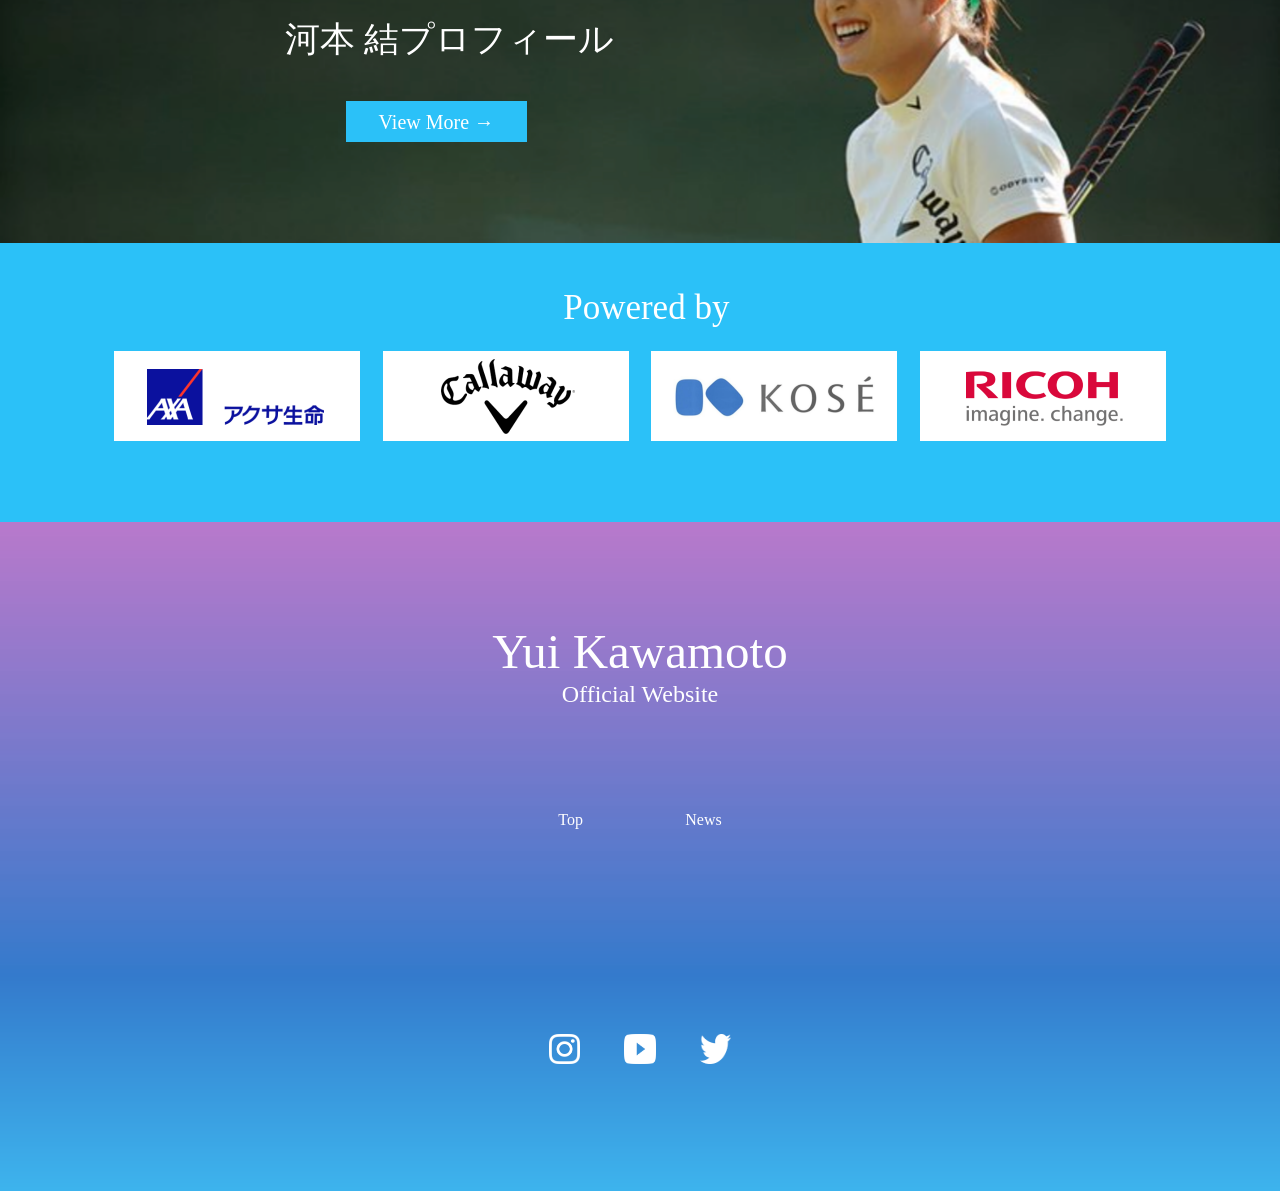
==== commit f07b98e6: "instagramエリアからfooterエリアまで完成" ====
--- a/fork/index.html
+++ b/fork/index.html
@@ -142,12 +142,13 @@
       </nav>
 
       <div class="footer__container">
-        <div class="footer__icon"><img src="./img/insta.png" alt="innstagram"></div>
+        <div class="footer__icon"><img src="./img/insta.png" alt="instagram"></div>
         <div class="footer__icon"><img src="./img/youtube_icon.png" alt="youtube"></div>
         <div class="footer__icon"><img src="./img/twitter.png" alt="twitter"></div>
       </div>
+    </div>
 
-    </div>
+    <p></p>
   </footer>
 
 </body>
--- a/fork/style.css
+++ b/fork/style.css
@@ -48,7 +48,7 @@
   }
   .top__official {
     position: absolute;
-    top: 40%;
+    top: 48%;
   }
   .top__official img {
     width: 612px;
@@ -65,7 +65,7 @@
   }
   .main__title {
     text-align: center;
-    font-size: 2.2em;
+    font-size: 35px;
     color: #2BC1F8;
     padding-top: 3%;
   }
@@ -183,6 +183,7 @@
     width: 100%;
     height: 406px;
     position: relative;
+    background-image: url(./img/profile_bg.png);
   }
   #profile .profile__bg img {
     width: 100%;
@@ -258,28 +259,23 @@
     color: #FFFFFF;
     font-size: 49px;
     font-family: "Poiret One";
-    position: absolute;
-    left: 39%;
-    top: 16%;
+    text-align: center;
+    padding-top: 8%;
   }
   #footer .footer__subtitle {
     color: #FFFFFF;
     font-size: 24px;
     font-family: "Alex Brush";
-    position: absolute;
-    left: 45%;
-    top: 26%;
+    text-align: center;
   }
   #footer .footer__nav {
-    width: 100%;
-    position: absolute;
-    top: 40%;
-    display: -webkit-box;
-    display: -ms-flexbox;
-    display: flex;
-    -webkit-box-pack: center;
-        -ms-flex-pack: center;
-            justify-content: center;
+    display: -webkit-box;
+    display: -ms-flexbox;
+    display: flex;
+    -webkit-box-pack: center;
+        -ms-flex-pack: center;
+            justify-content: center;
+    padding-top: 8%;
   }
   #footer .footer__item {
     color: #FFFFFF;
@@ -292,12 +288,10 @@
     -webkit-box-pack: center;
         -ms-flex-pack: center;
             justify-content: center;
-    position: absolute;
-    left: 46%;
-    top: 60%;
-  }
-  #footer .footer__icon {
-    padding: 0 8%;
+    padding-top: 16%;
+  }
+  #footer .footer__icon:nth-child(2) {
+    padding: 0 3%;
   }
   #footer .footer__icon img {
     width: 37px;
@@ -474,7 +468,7 @@
   }
   #instagram .instagram__title {
     position: absolute;
-    left: 45%;
+    left: 38%;
     font-size: 35px;
     color: #FFFFFF;
     margin-top: 59px;
@@ -502,9 +496,9 @@
   }
   #youtube .youtube .youtube__img {
     width: 269px;
-    height: 60px;
-    position: absolute;
-    left: 41%;
+    height: 55px;
+    position: absolute;
+    left: 32%;
     top: 45%;
   }
   #youtube .youtube__container {
@@ -516,14 +510,18 @@
             justify-content: center;
   }
   #youtube .youtube__item img {
-    width: 411px;
-    height: 411px;
-    margin-top: 20%;
+    width: 375px;
+    height: 375px;
+    margin-top: 24%;
   }
   #profile {
     width: 100%;
     height: 406px;
     position: relative;
+    background-image: url(./img/profile_bg.png);
+    background-position: center;
+    background-size: cover;
+    background-position-x: 64%;
   }
   #profile .profile__bg img {
     width: 100%;
@@ -558,14 +556,13 @@
   }
   #powered_by {
     width: 100%;
-    height: 279px;
+    height: 469px;
     position: relative;
     background-color: #2BC1F8;
   }
   #powered_by .powered_by {
-    position: absolute;
-    top: 16%;
-    left: 44%;
+    text-align: center;
+    padding-top: 10%;
     color: #FFFFFF;
     font-family: "Lora";
     font-size: 35px;
@@ -575,12 +572,14 @@
     display: -webkit-box;
     display: -ms-flexbox;
     display: flex;
+    display: -ms-grid;
+    display: grid;
+    -ms-grid-columns: 273px 273px;
+        grid-template-columns: 273px 273px;
     -ms-flex-pack: distribute;
         justify-content: space-around;
-    padding: 0 8%;
-  }
-  #powered_by .powered_by__item {
-    margin: 10% auto;
+    padding: 13%;
+    padding-bottom: 20%;
   }
   #powered_by .powered_by__item img {
     width: 246px;
@@ -599,22 +598,17 @@
     color: #FFFFFF;
     font-size: 49px;
     font-family: "Poiret One";
-    position: absolute;
-    left: 39%;
-    top: 16%;
+    text-align: center;
+    padding-top: 16%;
   }
   #footer .footer__subtitle {
     color: #FFFFFF;
-    font-size: 24px;
+    font-size: 23px;
     font-family: "Alex Brush";
-    position: absolute;
-    left: 45%;
-    top: 26%;
+    text-align: center;
   }
   #footer .footer__nav {
     width: 100%;
-    position: absolute;
-    top: 40%;
     display: -webkit-box;
     display: -ms-flexbox;
     display: flex;
@@ -624,7 +618,7 @@
   }
   #footer .footer__item {
     color: #FFFFFF;
-    padding: 0 4%;
+    padding: 8%;
   }
   #footer .footer__container {
     display: -webkit-box;
@@ -633,12 +627,9 @@
     -webkit-box-pack: center;
         -ms-flex-pack: center;
             justify-content: center;
-    position: absolute;
-    left: 46%;
-    top: 60%;
   }
   #footer .footer__icon {
-    padding: 0 8%;
+    padding: 16% 4%;
   }
   #footer .footer__icon img {
     width: 37px;
